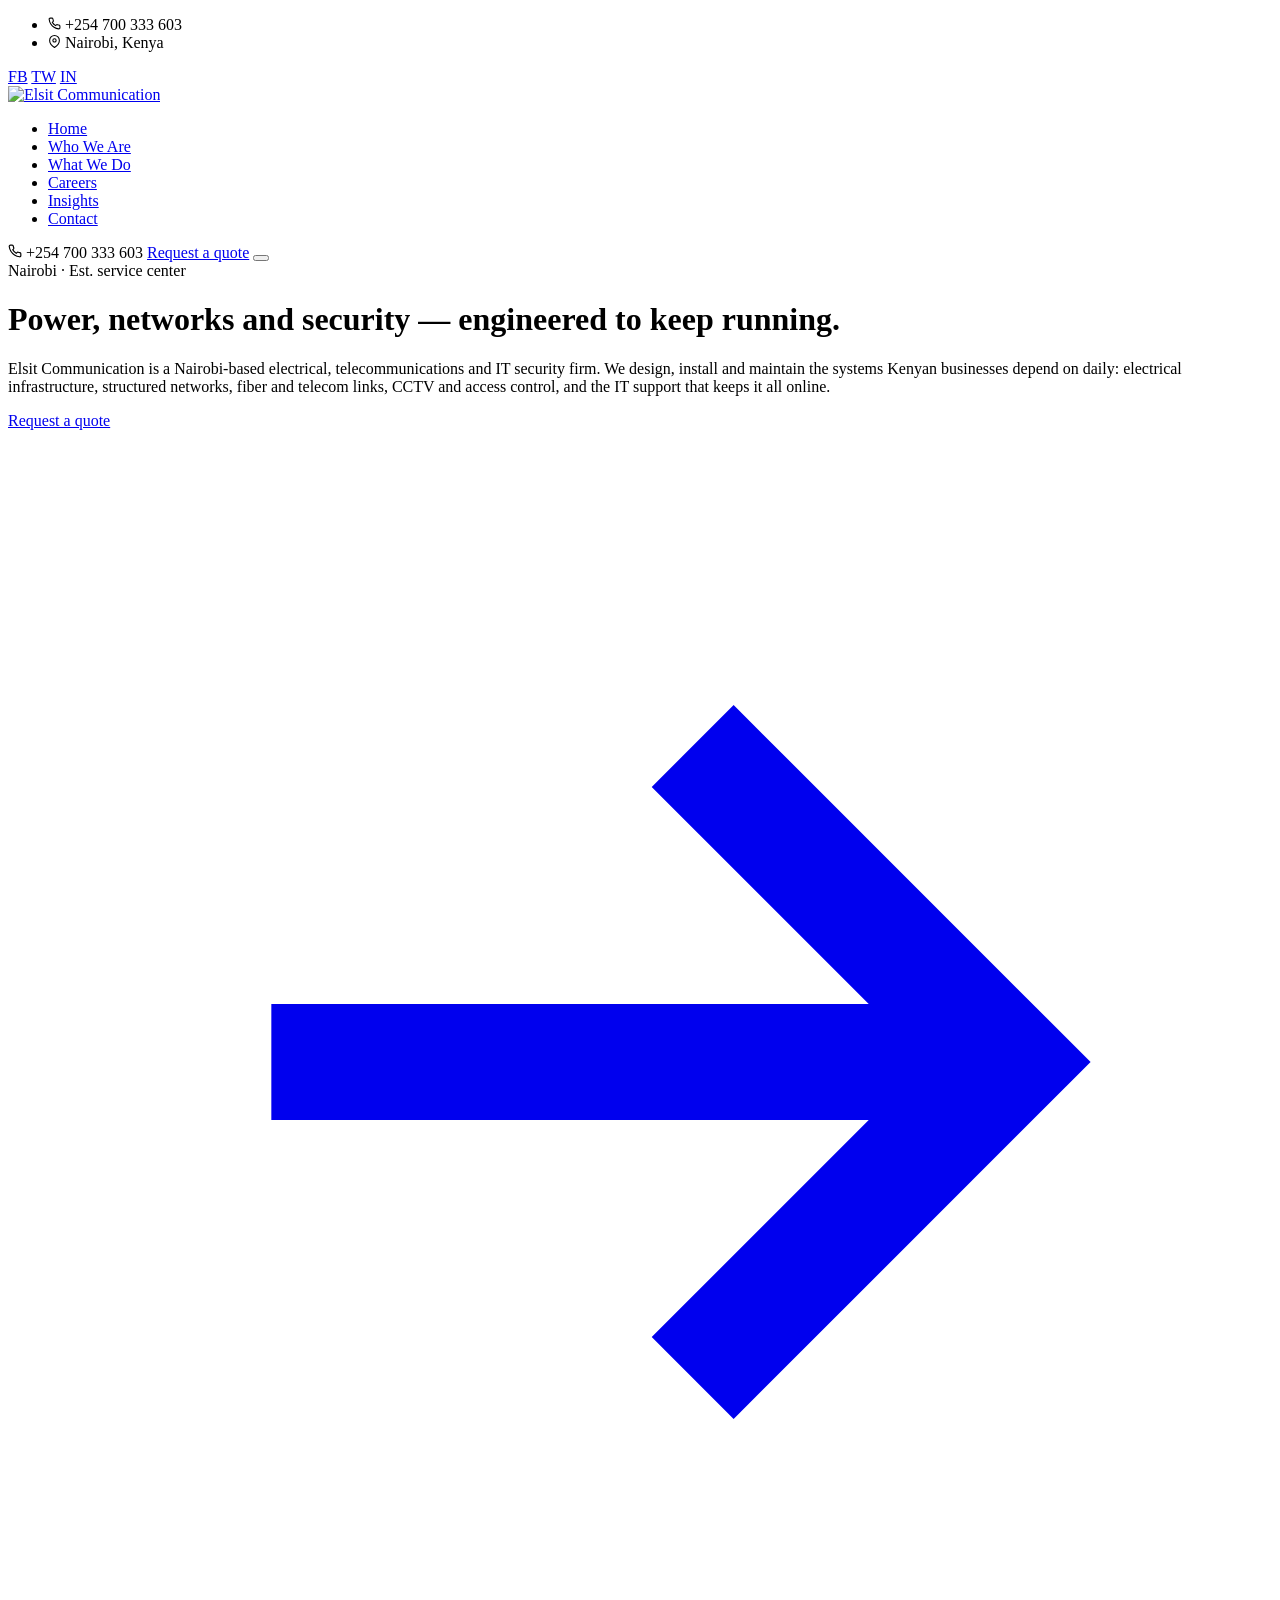
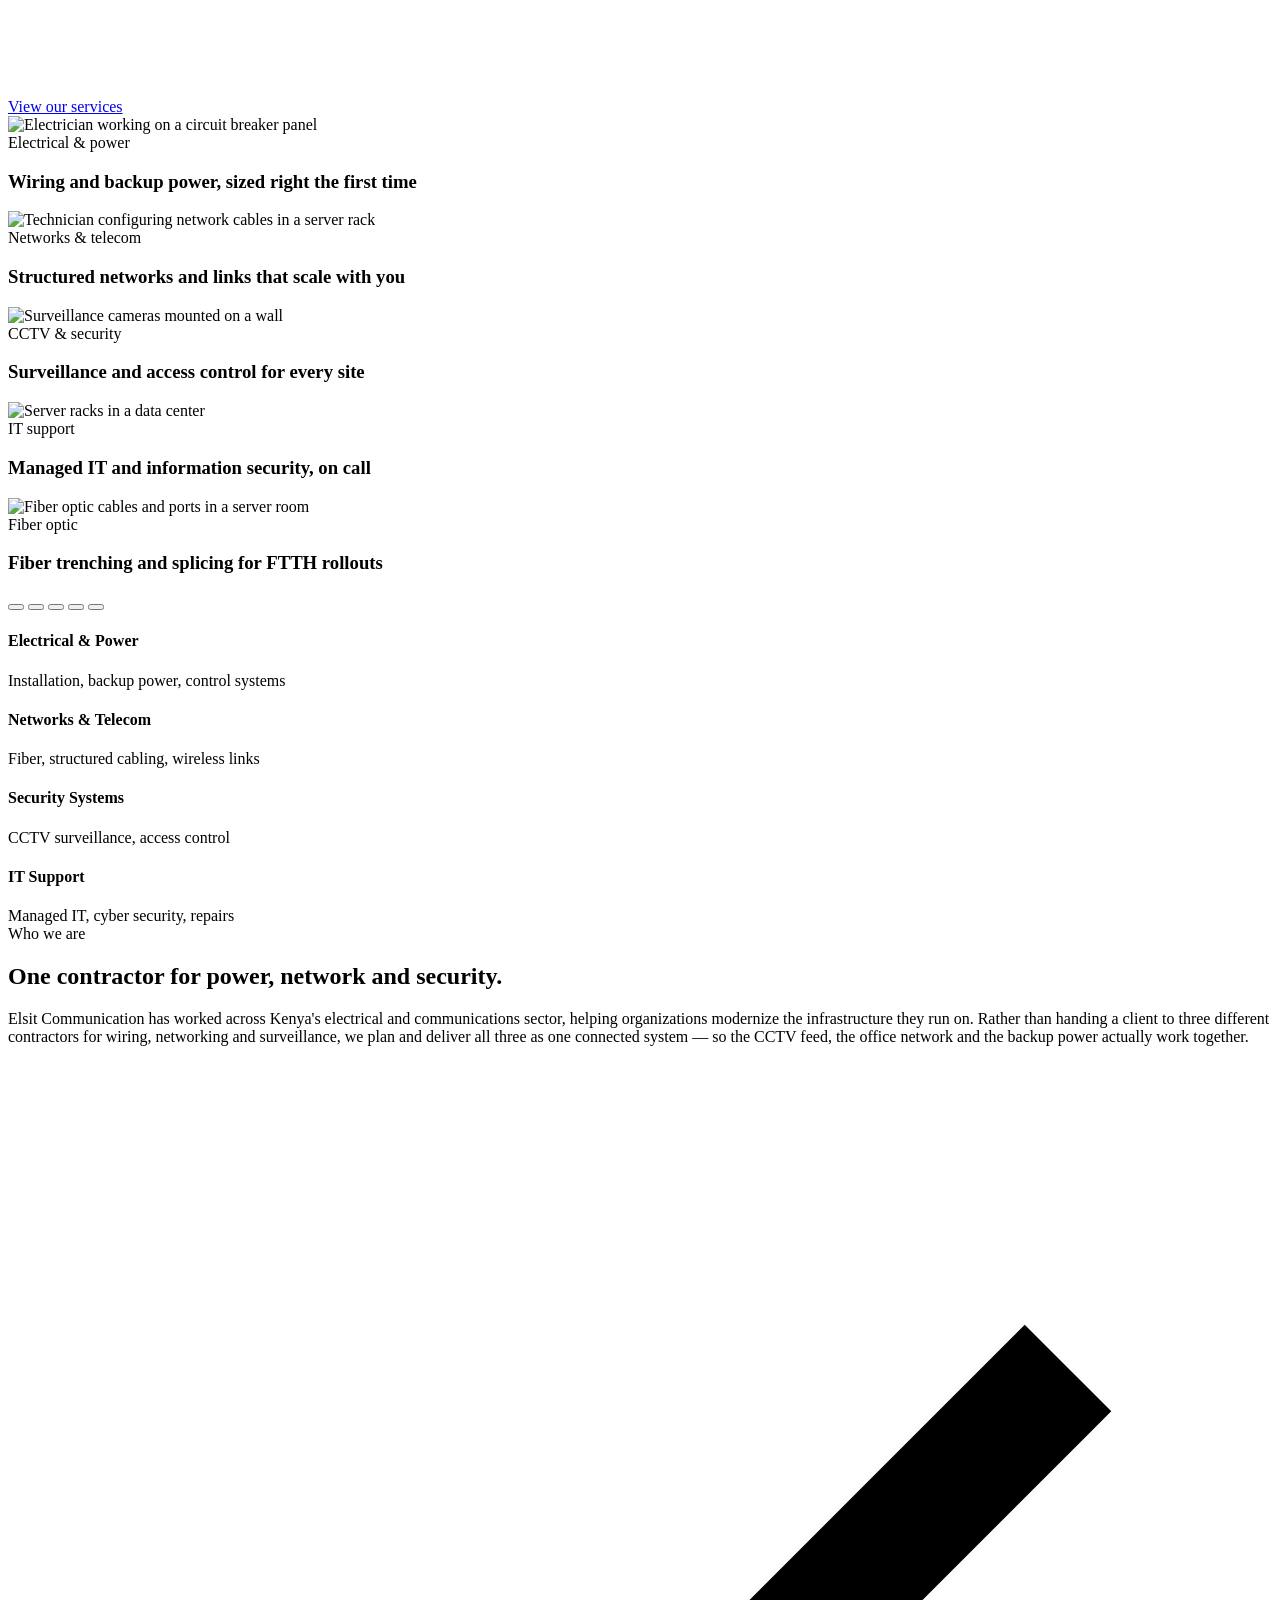
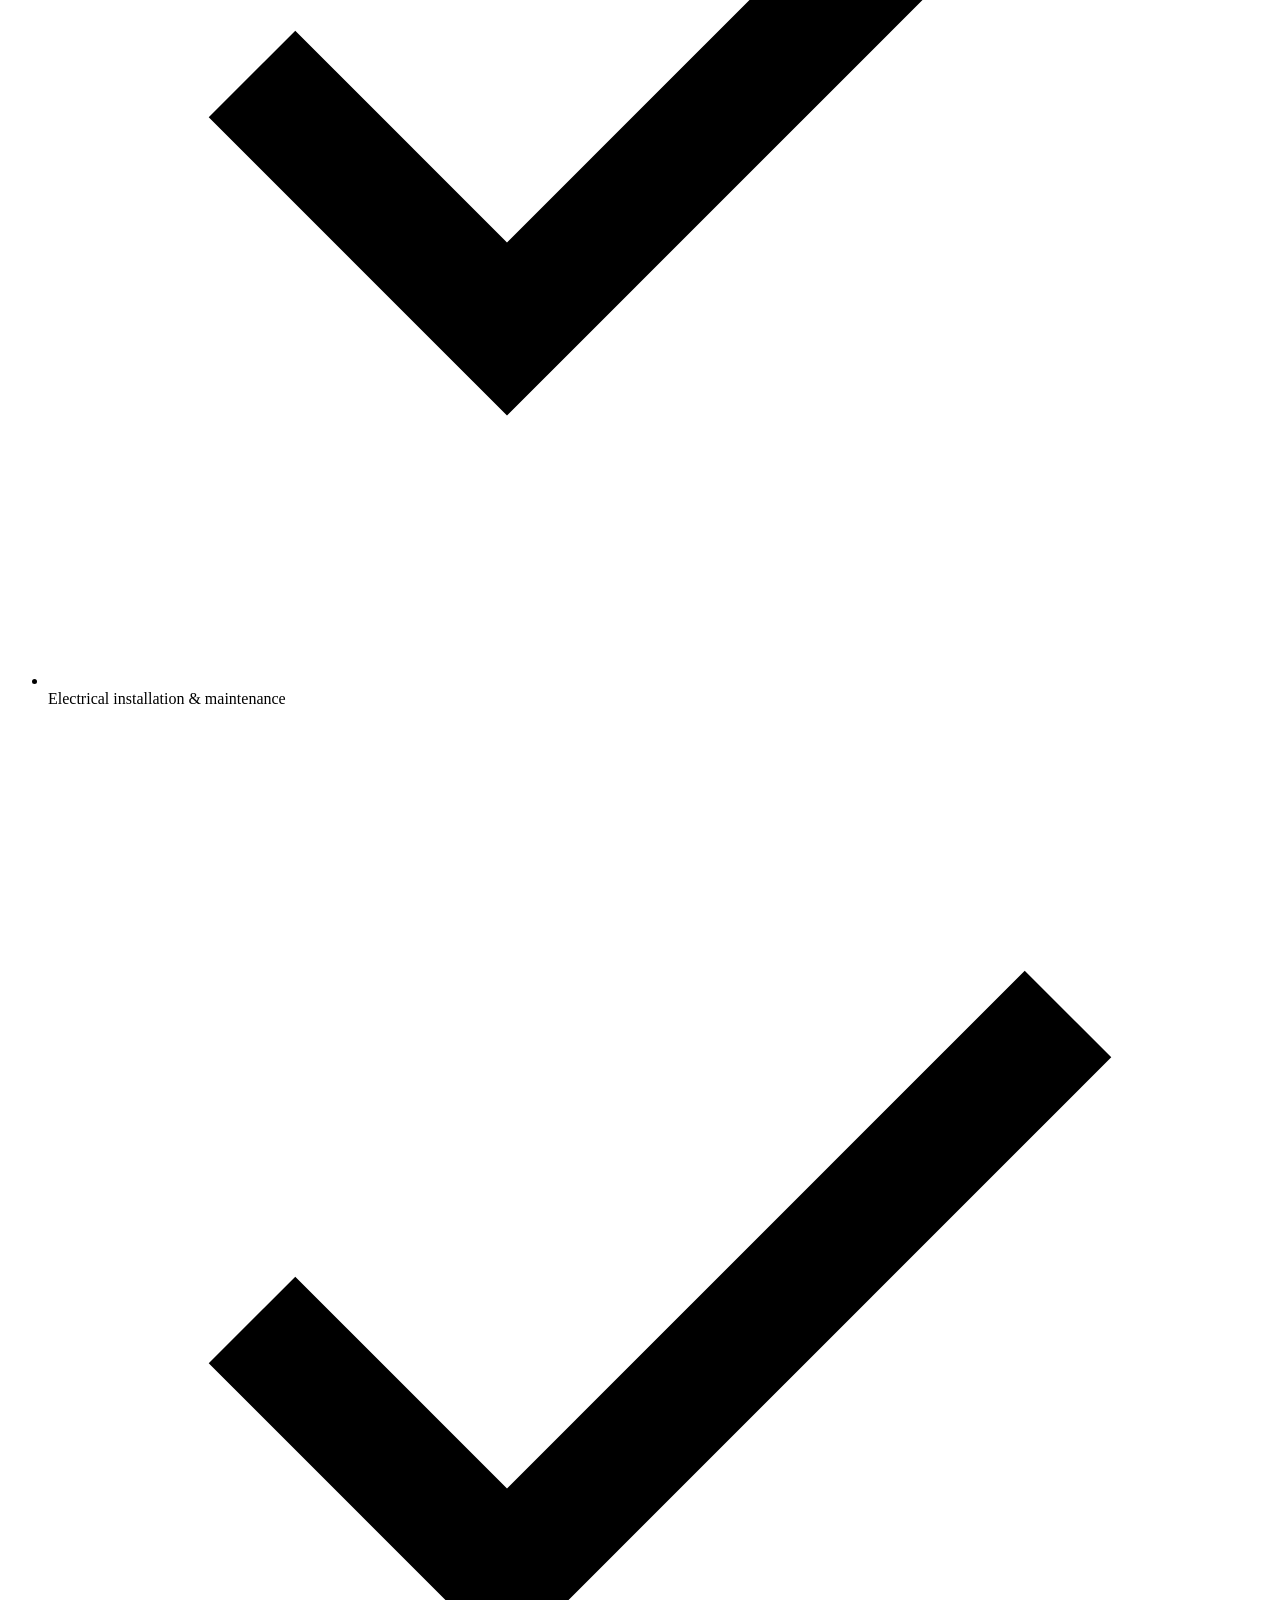
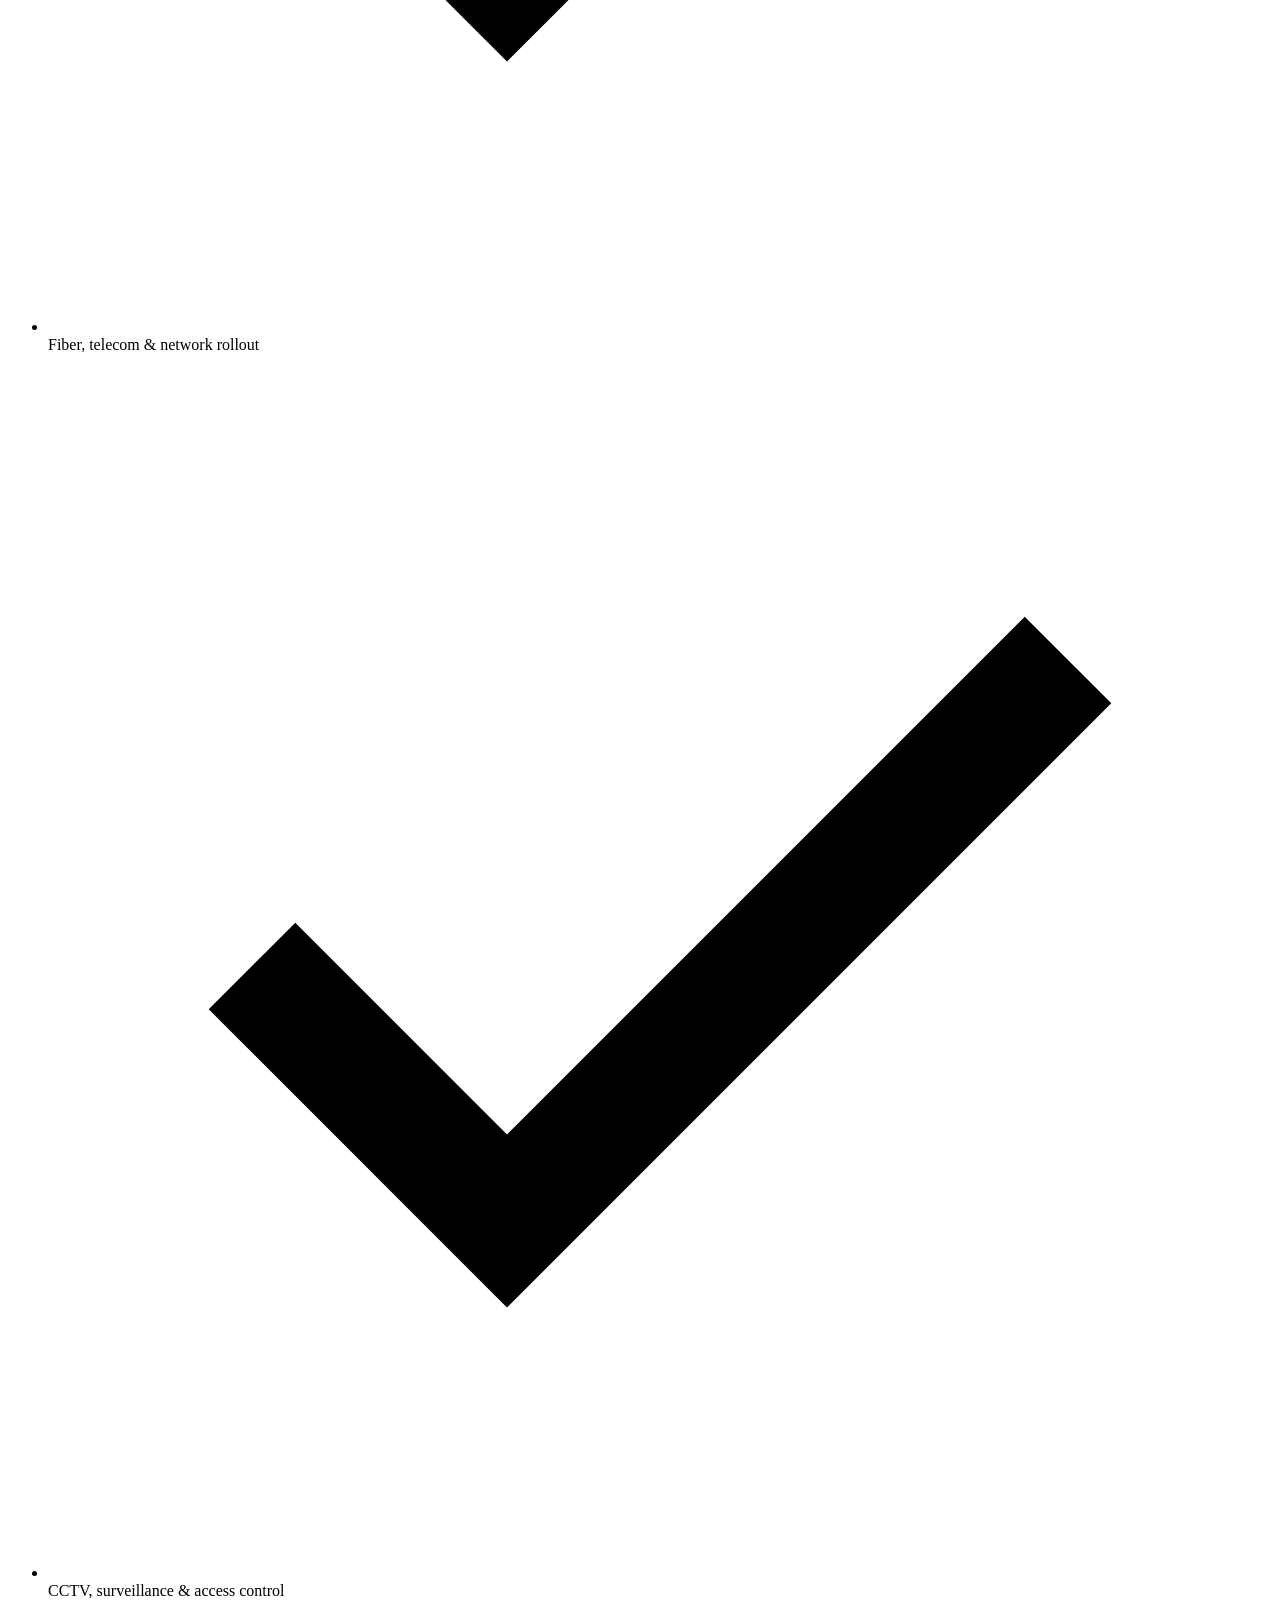
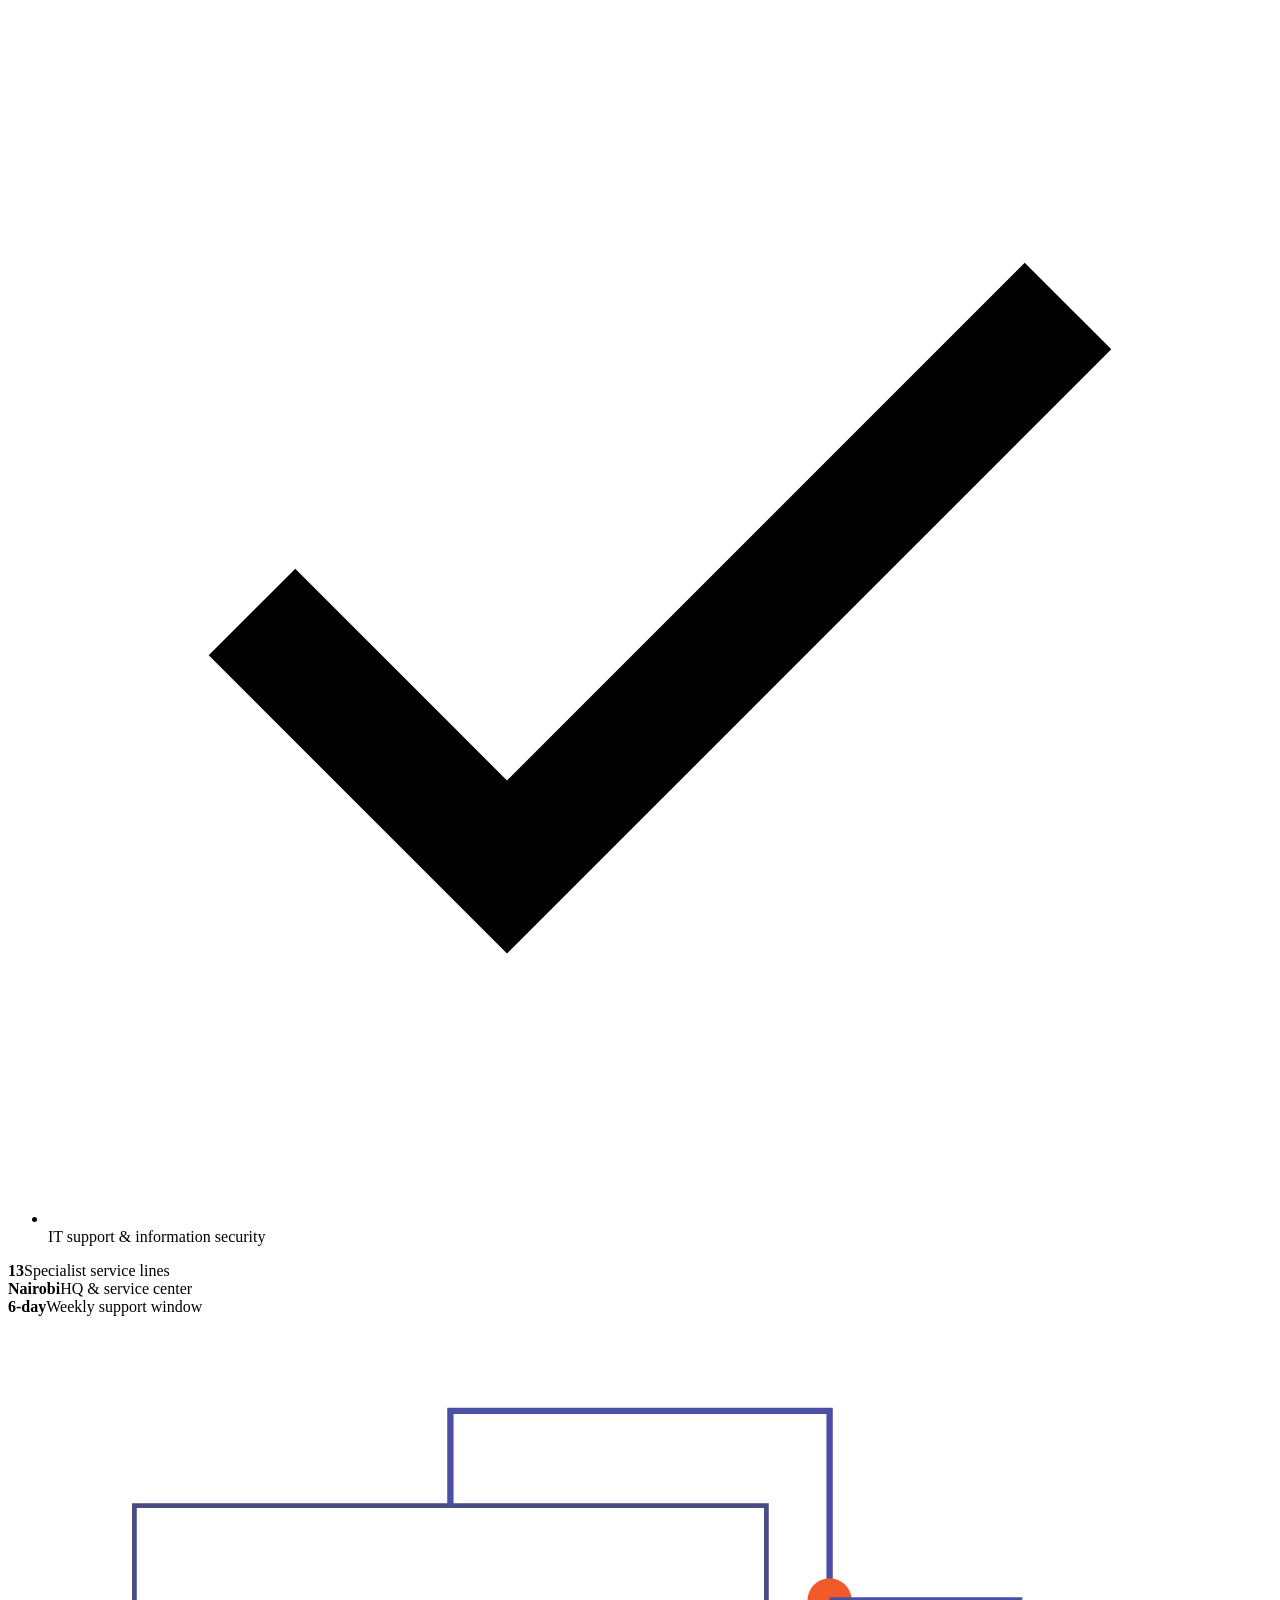
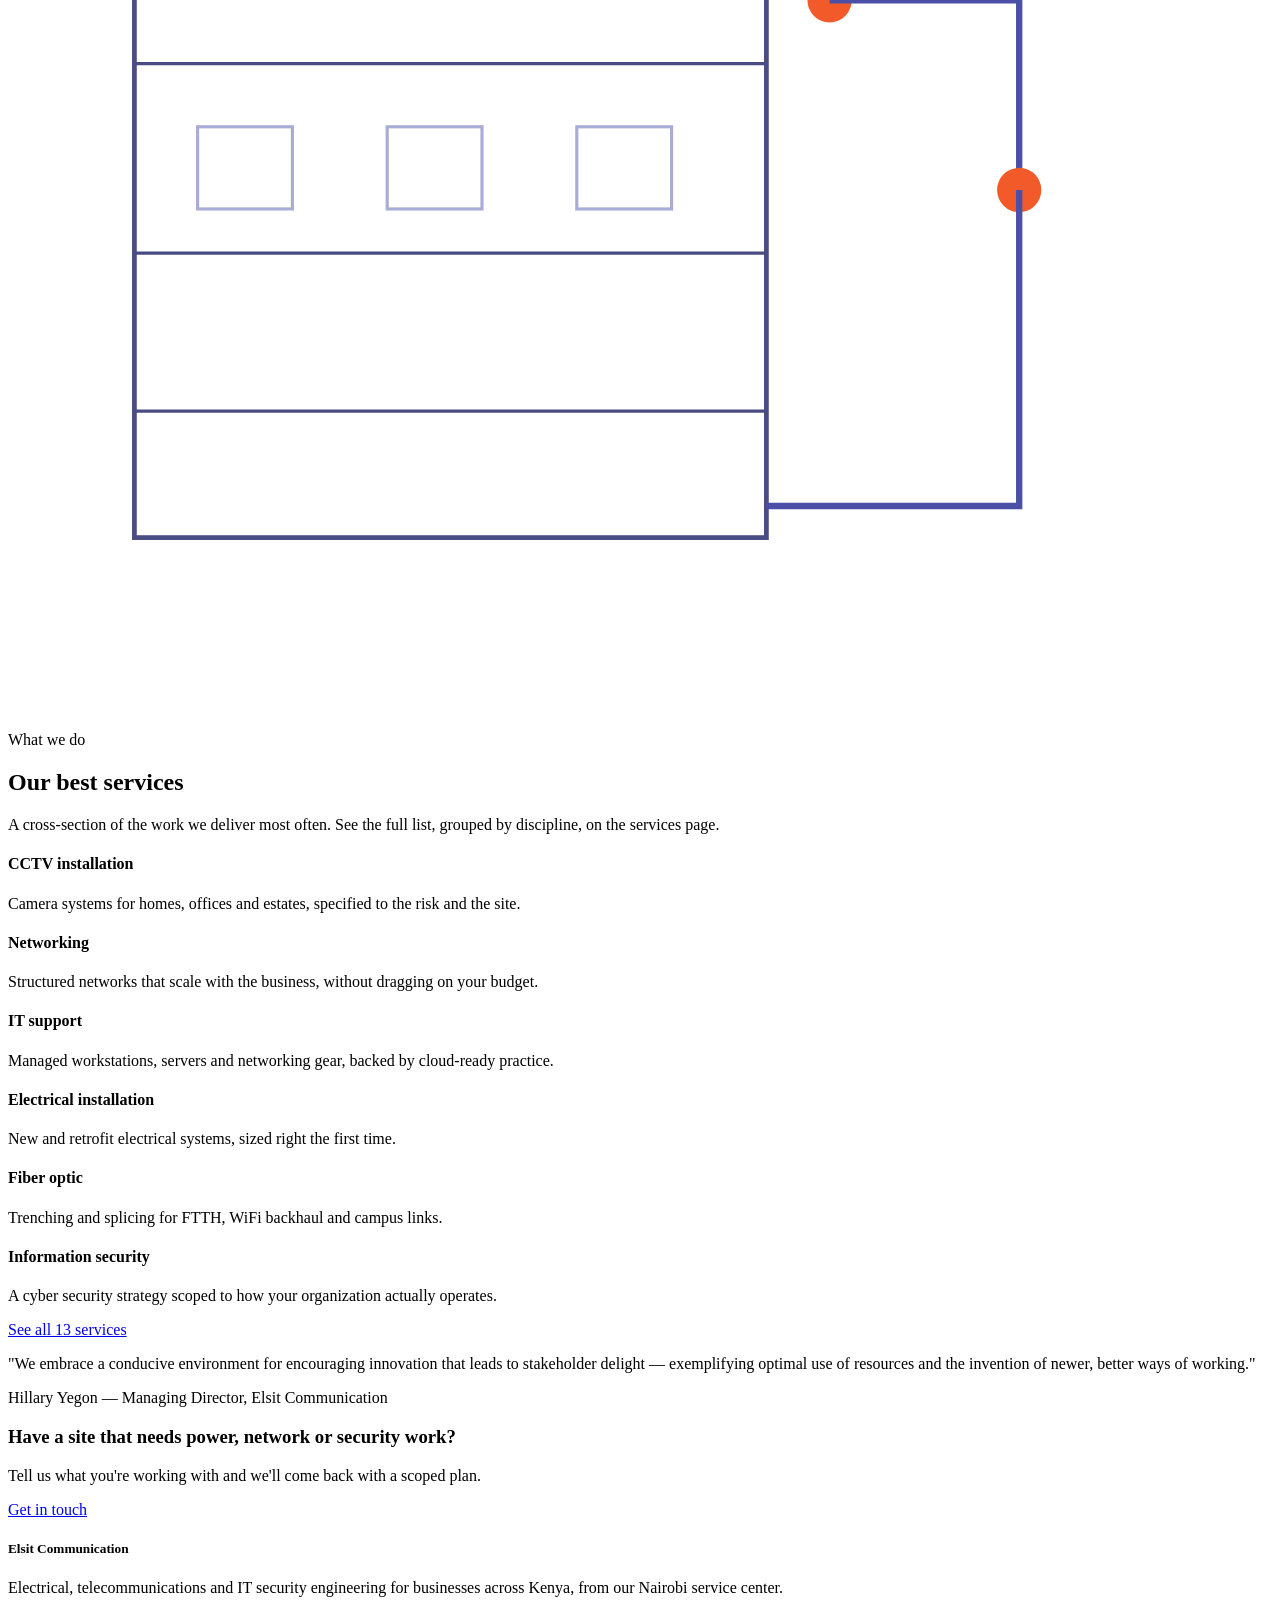
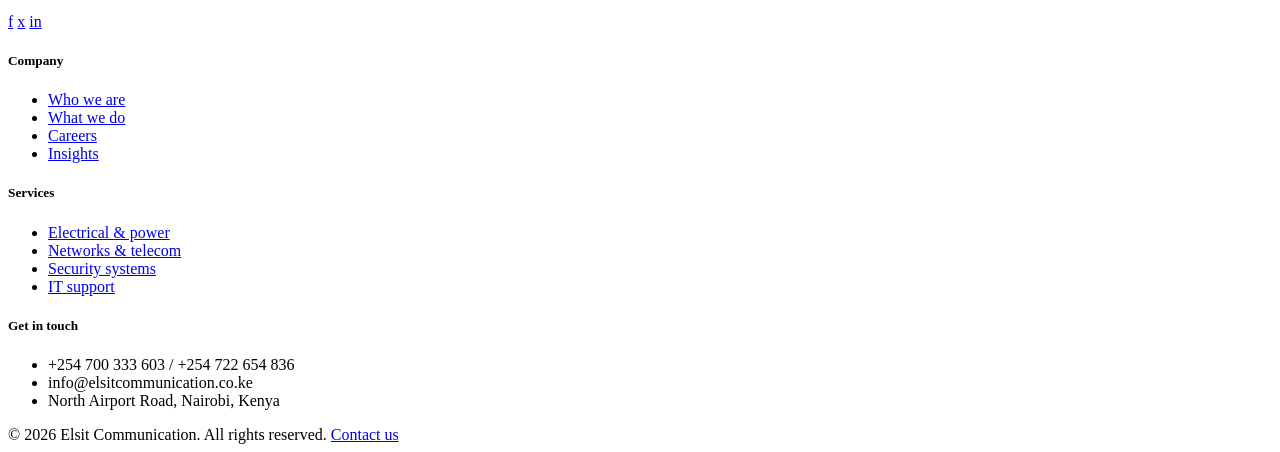
==== index.html @ d72cbf96 "Add files via upload" ====
<!DOCTYPE html>
<html lang="en">
<head>
<meta charset="utf-8">
<meta name="viewport" content="width=device-width, initial-scale=1">
<title>Elsit Communication — Electrical, Telecom &amp; Security Engineering, Nairobi</title>
<meta name="description" content="Elsit Communication designs, installs and maintains electrical, networking, telecommunications and security systems for businesses across Kenya, from a Nairobi-based service center.">
<link rel="icon" type="image/png" href="images/favicon.png">
<link rel="stylesheet" href="css/style.css">
</head>
<body>

<div class="top-bar">
  <div class="container">
    <ul>
      <li><svg width="13" height="13" viewBox="0 0 24 24" fill="none" stroke="currentColor" stroke-width="2"><path d="M22 16.92v3a2 2 0 0 1-2.18 2 19.79 19.79 0 0 1-8.63-3.07 19.5 19.5 0 0 1-6-6 19.79 19.79 0 0 1-3.07-8.67A2 2 0 0 1 4.11 2h3a2 2 0 0 1 2 1.72c.127.96.362 1.903.7 2.81a2 2 0 0 1-.45 2.11L8.09 9.91a16 16 0 0 0 6 6l1.27-1.27a2 2 0 0 1 2.11-.45c.907.338 1.85.573 2.81.7A2 2 0 0 1 22 16.92z"/></svg> +254 700 333 603</li>
      <li><svg width="13" height="13" viewBox="0 0 24 24" fill="none" stroke="currentColor" stroke-width="2"><path d="M21 10c0 7-9 13-9 13s-9-6-9-13a9 9 0 0 1 18 0z"/><circle cx="12" cy="10" r="3"/></svg> Nairobi, Kenya</li>
    </ul>
    <div class="social-links">
      <a href="https://www.facebook.com/Elsit-Company-104913267802386/" aria-label="Facebook">FB</a>
      <a href="https://twitter.com/ElsitC" aria-label="Twitter">TW</a>
      <a href="https://www.linkedin.com/in/elsit-company-656b901a5/" aria-label="LinkedIn">IN</a>
    </div>
  </div>
</div>

<nav class="site-nav">
  <div class="container">
    <a class="brand" href="index.html">
      <img src="images/logo.jpg" alt="Elsit Communication" class="brand-logo">
    </a>
    <ul class="nav-links">
      <li><a href="index.html" class="active">Home</a></li>
      <li><a href="about.html">Who We Are</a></li>
      <li><a href="services.html">What We Do</a></li>
      <li><a href="blog.html">Careers</a></li>
      <li><a href="blog-post.html">Insights</a></li>
      <li><a href="contact.html">Contact</a></li>
    </ul>
    <div class="nav-cta">
      <span class="phone"><svg width="14" height="14" viewBox="0 0 24 24" fill="none" stroke="currentColor" stroke-width="2"><path d="M22 16.92v3a2 2 0 0 1-2.18 2 19.79 19.79 0 0 1-8.63-3.07 19.5 19.5 0 0 1-6-6 19.79 19.79 0 0 1-3.07-8.67A2 2 0 0 1 4.11 2h3a2 2 0 0 1 2 1.72c.127.96.362 1.903.7 2.81a2 2 0 0 1-.45 2.11L8.09 9.91a16 16 0 0 0 6 6l1.27-1.27a2 2 0 0 1 2.11-.45c.907.338 1.85.573 2.81.7A2 2 0 0 1 22 16.92z"/></svg> +254 700 333 603</span>
      <a href="contact.html" class="btn btn-copper">Request a quote</a>
      <button class="nav-toggle" aria-label="Toggle menu" aria-expanded="false"><span></span></button>
    </div>
  </div>
</nav>

<header class="hero">
  <div class="container">
    <div>
      <div class="eyebrow">Nairobi · Est. service center</div>
      <h1>Power, networks and security — engineered to keep running.</h1>
      <p class="lede">Elsit Communication is a Nairobi-based electrical, telecommunications and IT security firm. We design, install and maintain the systems Kenyan businesses depend on daily: electrical infrastructure, structured networks, fiber and telecom links, CCTV and access control, and the IT support that keeps it all online.</p>
      <div class="btn-row">
        <a href="contact.html" class="btn btn-copper">Request a quote
          <svg viewBox="0 0 24 24" fill="none" stroke="currentColor" stroke-width="2.2"><path d="M5 12h14M13 6l6 6-6 6"/></svg>
        </a>
        <a href="services.html" class="btn btn-outline">View our services</a>
      </div>
    </div>
    <div class="hero-slider" id="heroSlider" aria-label="Our services">
      <div class="hero-slide-stage">

        <div class="hero-slide active" data-slide="0">
          <img class="hero-slide-img" src="https://images.pexels.com/photos/257736/pexels-photo-257736.jpeg?auto=compress&amp;cs=tinysrgb&amp;w=1200" alt="Electrician working on a circuit breaker panel">
          <div class="hero-slide-caption">
            <span class="hero-slide-tag">Electrical &amp; power</span>
            <h3 class="hero-slide-title">Wiring and backup power, sized right the first time</h3>
          </div>
        </div>

        <div class="hero-slide" data-slide="1">
          <img class="hero-slide-img" src="https://images.pexels.com/photos/442150/pexels-photo-442150.jpeg?auto=compress&amp;cs=tinysrgb&amp;w=1200" alt="Technician configuring network cables in a server rack">
          <div class="hero-slide-caption">
            <span class="hero-slide-tag">Networks &amp; telecom</span>
            <h3 class="hero-slide-title">Structured networks and links that scale with you</h3>
          </div>
        </div>

        <div class="hero-slide" data-slide="2">
          <img class="hero-slide-img" src="https://images.pexels.com/photos/430208/pexels-photo-430208.jpeg?auto=compress&amp;cs=tinysrgb&amp;w=1200" alt="Surveillance cameras mounted on a wall">
          <div class="hero-slide-caption">
            <span class="hero-slide-tag">CCTV &amp; security</span>
            <h3 class="hero-slide-title">Surveillance and access control for every site</h3>
          </div>
        </div>

        <div class="hero-slide" data-slide="3">
          <img class="hero-slide-img" src="https://images.pexels.com/photos/4508751/pexels-photo-4508751.jpeg?auto=compress&amp;cs=tinysrgb&amp;w=1200" alt="Server racks in a data center">
          <div class="hero-slide-caption">
            <span class="hero-slide-tag">IT support</span>
            <h3 class="hero-slide-title">Managed IT and information security, on call</h3>
          </div>
        </div>

        <div class="hero-slide" data-slide="4">
          <img class="hero-slide-img" src="https://images.pexels.com/photos/1624895/pexels-photo-1624895.jpeg?auto=compress&amp;cs=tinysrgb&amp;w=1200" alt="Fiber optic cables and ports in a server room">
          <div class="hero-slide-caption">
            <span class="hero-slide-tag">Fiber optic</span>
            <h3 class="hero-slide-title">Fiber trenching and splicing for FTTH rollouts</h3>
          </div>
        </div>

        <div class="hero-slider-dots">
          <button class="dot active" data-slide="0" aria-label="Show electrical &amp; power slide"></button>
          <button class="dot" data-slide="1" aria-label="Show networks &amp; telecom slide"></button>
          <button class="dot" data-slide="2" aria-label="Show CCTV &amp; security slide"></button>
          <button class="dot" data-slide="3" aria-label="Show IT support slide"></button>
          <button class="dot" data-slide="4" aria-label="Show fiber optic slide"></button>
        </div>

      </div>
    </div>
  </div>
</header>

<div class="capability-strip">
  <div class="container">
    <div class="cap-item">
      <div><h4>Electrical &amp; Power</h4><span>Installation, backup power, control systems</span></div>
    </div>
    <div class="cap-item">
      <div><h4>Networks &amp; Telecom</h4><span>Fiber, structured cabling, wireless links</span></div>
    </div>
    <div class="cap-item">
      <div><h4>Security Systems</h4><span>CCTV surveillance, access control</span></div>
    </div>
    <div class="cap-item">
      <div><h4>IT Support</h4><span>Managed IT, cyber security, repairs</span></div>
    </div>
  </div>
</div>

<section class="section-line">
  <div class="container split">
    <div>
      <div class="eyebrow">Who we are</div>
      <h2>One contractor for power, network and security.</h2>
      <p>Elsit Communication has worked across Kenya's electrical and communications sector, helping organizations modernize the infrastructure they run on. Rather than handing a client to three different contractors for wiring, networking and surveillance, we plan and deliver all three as one connected system — so the CCTV feed, the office network and the backup power actually work together.</p>
      <ul class="check-list">
        <li><svg viewBox="0 0 24 24" fill="none" stroke="currentColor" stroke-width="2.4"><path d="M20 6 9 17l-5-5"/></svg> Electrical installation &amp; maintenance</li>
        <li><svg viewBox="0 0 24 24" fill="none" stroke="currentColor" stroke-width="2.4"><path d="M20 6 9 17l-5-5"/></svg> Fiber, telecom &amp; network rollout</li>
        <li><svg viewBox="0 0 24 24" fill="none" stroke="currentColor" stroke-width="2.4"><path d="M20 6 9 17l-5-5"/></svg> CCTV, surveillance &amp; access control</li>
        <li><svg viewBox="0 0 24 24" fill="none" stroke="currentColor" stroke-width="2.4"><path d="M20 6 9 17l-5-5"/></svg> IT support &amp; information security</li>
      </ul>
      <div class="stat-row">
        <div class="stat"><b>13</b><span>Specialist service lines</span></div>
        <div class="stat"><b>Nairobi</b><span>HQ &amp; service center</span></div>
        <div class="stat"><b>6-day</b><span>Weekly support window</span></div>
      </div>
    </div>
    <div class="split-media">
      <svg viewBox="0 0 400 320" xmlns="http://www.w3.org/2000/svg" role="img" aria-label="Blueprint style illustration of a building with power and signal">
        <rect x="40" y="60" width="200" height="200" fill="none" stroke="#484C82" stroke-width="1.5"/>
        <line x1="40" y1="110" x2="240" y2="110" stroke="#484C82" stroke-width="1"/>
        <line x1="40" y1="170" x2="240" y2="170" stroke="#484C82" stroke-width="1"/>
        <line x1="40" y1="220" x2="240" y2="220" stroke="#484C82" stroke-width="1"/>
        <path d="M140 60 L140 30 L260 30 L260 90" fill="none" stroke="#4B4FA6" stroke-width="2"/>
        <circle cx="260" cy="90" r="7" fill="#F25A29"/>
        <path d="M260 90 L320 90 L320 150" fill="none" stroke="#4B4FA6" stroke-width="2"/>
        <circle cx="320" cy="150" r="7" fill="#F25A29"/>
        <path d="M320 150 L320 250 L240 250" fill="none" stroke="#4B4FA6" stroke-width="2"/>
        <rect x="60" y="130" width="30" height="26" fill="none" stroke="#A9ACD6" stroke-width="1"/>
        <rect x="120" y="130" width="30" height="26" fill="none" stroke="#A9ACD6" stroke-width="1"/>
        <rect x="180" y="130" width="30" height="26" fill="none" stroke="#A9ACD6" stroke-width="1"/>
      </svg>
    </div>
  </div>
</section>

<section class="section-tight section-line" style="background:#fff;">
  <div class="container">
    <div class="section-head">
      <div class="eyebrow">What we do</div>
      <h2>Our best services</h2>
      <p>A cross-section of the work we deliver most often. See the full list, grouped by discipline, on the services page.</p>
    </div>
    <div class="service-grid">
      <div class="service-card">
  
        <h4>CCTV installation</h4>
        <p>Camera systems for homes, offices and estates, specified to the risk and the site.</p>
      </div>
      <div class="service-card">
      
        <h4>Networking</h4>
        <p>Structured networks that scale with the business, without dragging on your budget.</p>
      </div>
      <div class="service-card">
       
        <h4>IT support</h4>
        <p>Managed workstations, servers and networking gear, backed by cloud-ready practice.</p>
      </div>
      <div class="service-card">
    
        <h4>Electrical installation</h4>
        <p>New and retrofit electrical systems, sized right the first time.</p>
      </div>
      <div class="service-card">
      
        <h4>Fiber optic</h4>
        <p>Trenching and splicing for FTTH, WiFi backhaul and campus links.</p>
      </div>
      <div class="service-card">
      
        <h4>Information security</h4>
        <p>A cyber security strategy scoped to how your organization actually operates.</p>
      </div>
    </div>
    <div class="btn-row"><a href="services.html" class="btn btn-outline">See all 13 services</a></div>
  </div>
</section>

<section class="section-dark">
  <div class="container">
    <div class="quote-block" style="border-left-color:#4B4FA6;">
      <p>"We embrace a conducive environment for encouraging innovation that leads to stakeholder delight — exemplifying optimal use of resources and the invention of newer, better ways of working."</p>
      <footer>Hillary Yegon — Managing Director, Elsit Communication</footer>
    </div>
  </div>
</section>

<div class="cta-band">
  <div class="container">
    <div>
      <h3>Have a site that needs power, network or security work?</h3>
      <p>Tell us what you're working with and we'll come back with a scoped plan.</p>
    </div>
    <a href="contact.html" class="btn btn-copper">Get in touch</a>
  </div>
</div>

<footer class="footer">
  <div class="container">
    <div class="footer-grid">
      <div>
        <h5>Elsit Communication</h5>
        <p>Electrical, telecommunications and IT security engineering for businesses across Kenya, from our Nairobi service center.</p>
        <div class="footer-social">
          <a href="https://www.facebook.com/Elsit-Company-104913267802386/" aria-label="Facebook">f</a>
          <a href="https://twitter.com/ElsitC" aria-label="Twitter">x</a>
          <a href="https://www.linkedin.com/in/elsit-company-656b901a5/" aria-label="LinkedIn">in</a>
        </div>
      </div>
      <div>
        <h5>Company</h5>
        <ul>
          <li><a href="about.html">Who we are</a></li>
          <li><a href="services.html">What we do</a></li>
          <li><a href="blog.html">Careers</a></li>
          <li><a href="blog-post.html">Insights</a></li>
        </ul>
      </div>
      <div>
        <h5>Services</h5>
        <ul>
          <li><a href="services.html">Electrical &amp; power</a></li>
          <li><a href="services.html">Networks &amp; telecom</a></li>
          <li><a href="services.html">Security systems</a></li>
          <li><a href="services.html">IT support</a></li>
        </ul>
      </div>
      <div>
        <h5>Get in touch</h5>
        <ul>
          <li>+254 700 333 603 / +254 722 654 836</li>
          <li>info@elsitcommunication.co.ke</li>
          <li>North Airport Road, Nairobi, Kenya</li>
        </ul>
      </div>
    </div>
    <div class="footer-bottom">
      <span>&copy; <span class="js-year">2026</span> Elsit Communication. All rights reserved.</span>
      <a href="contact.html">Contact us</a>
    </div>
  </div>
</footer>

<script src="js/script.js"></script>
</body>
</html>
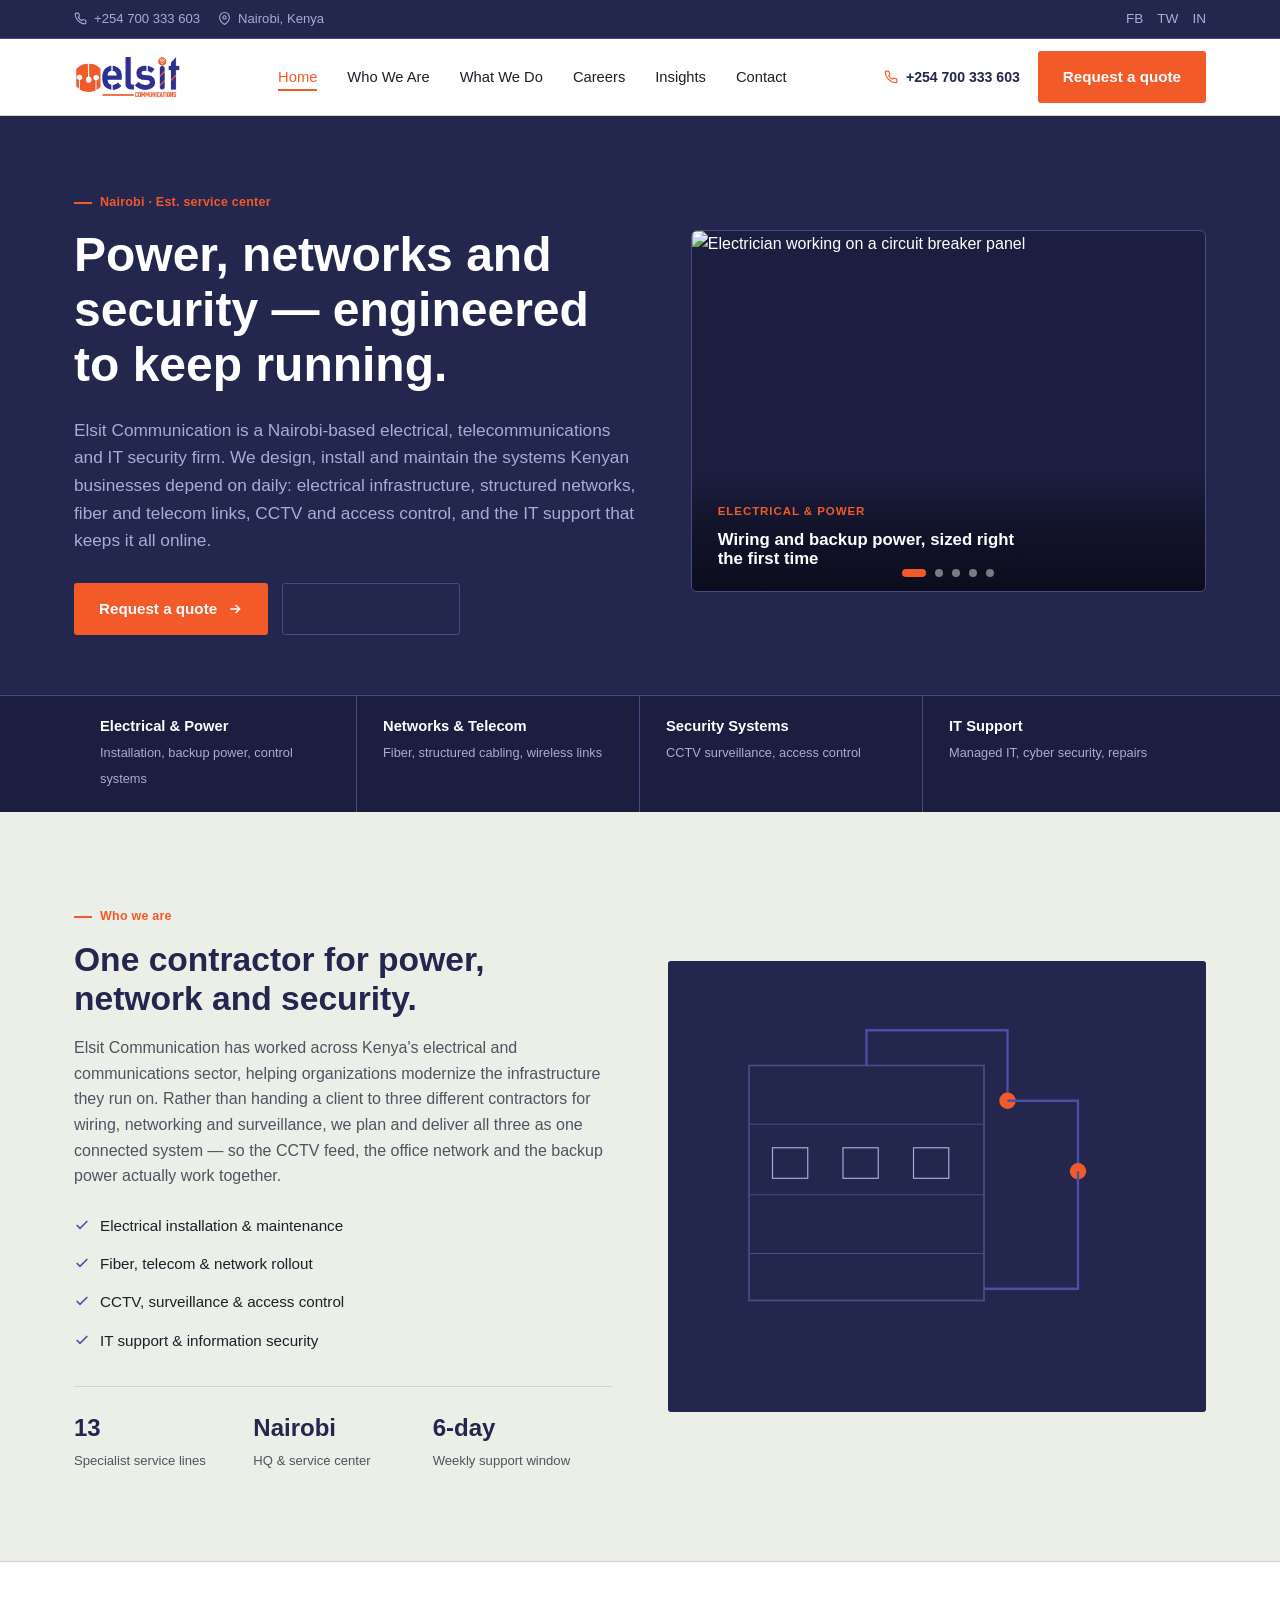
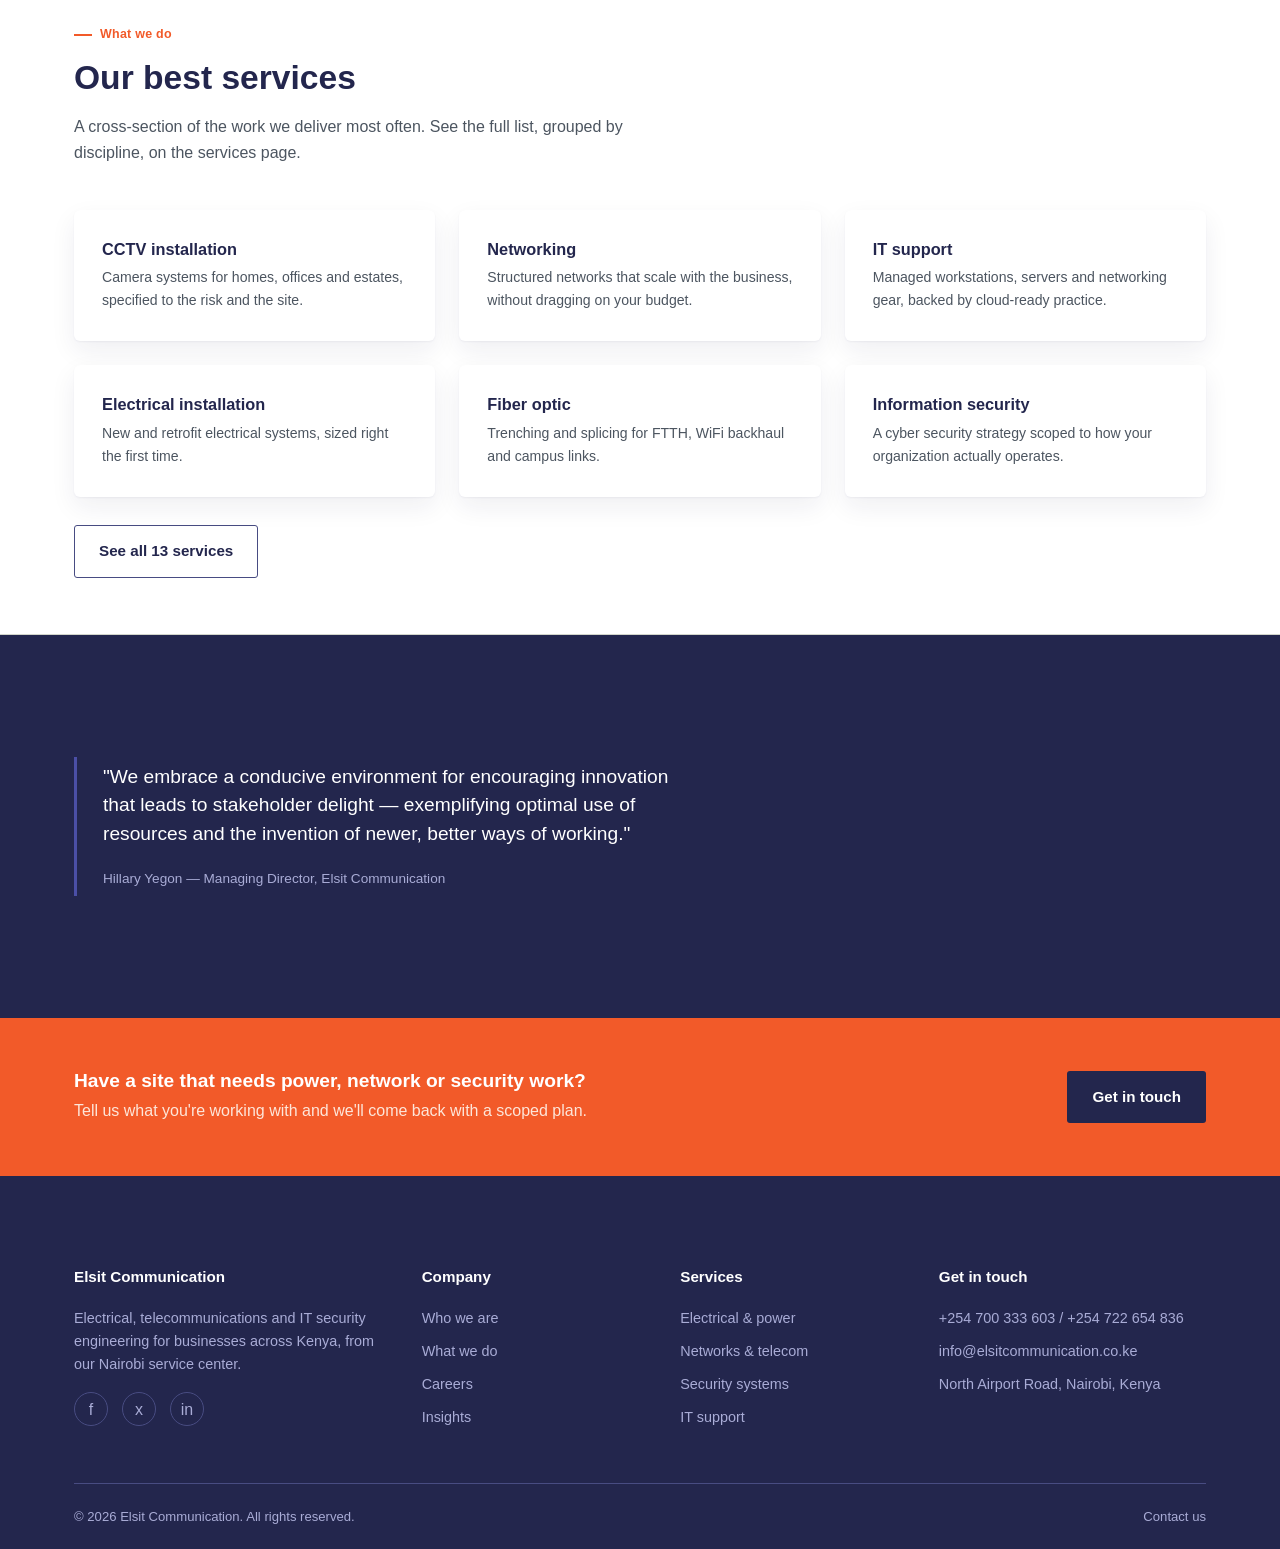
==== commit 3e4540a7: "Update index.html" ====
--- a/index.html
+++ b/index.html
@@ -5,8 +5,8 @@
 <meta name="viewport" content="width=device-width, initial-scale=1">
 <title>Elsit Communication — Electrical, Telecom &amp; Security Engineering, Nairobi</title>
 <meta name="description" content="Elsit Communication designs, installs and maintains electrical, networking, telecommunications and security systems for businesses across Kenya, from a Nairobi-based service center.">
-<link rel="icon" type="image/png" href="images/favicon.png">
-<link rel="stylesheet" href="css/style.css">
+<link rel="icon" type="image/png" href="favicon.png">
+<link rel="stylesheet" href="style.css">
 </head>
 <body>
 
@@ -27,7 +27,7 @@
 <nav class="site-nav">
   <div class="container">
     <a class="brand" href="index.html">
-      <img src="images/logo.jpg" alt="Elsit Communication" class="brand-logo">
+      <img src="logo.jpg" alt="Elsit Communication" class="brand-logo">
     </a>
     <ul class="nav-links">
       <li><a href="index.html" class="active">Home</a></li>
@@ -276,6 +276,6 @@
   </div>
 </footer>
 
-<script src="js/script.js"></script>
+<script src="script.js"></script>
 </body>
 </html>
--- a/style.css
+++ b/style.css
@@ -0,0 +1,374 @@
+/* =========================================================
+   ELSIT COMMUNICATION — stylesheet
+   Palette grounded in the trade: copper (electrical wire) +
+   signal teal (networks/security) on a concrete-paper base.
+   ========================================================= */
+
+@import url('https://fonts.googleapis.com/css2?family=Space+Grotesk:wght@500;600;700&family=IBM+Plex+Sans:wght@400;500;600&display=swap');
+
+:root{
+  --ink:#23264D;
+  --ink-2:#1C1E3F;
+  --ink-line:#484C82;
+  --paper:#ECEEE8;
+  --paper-2:#E1E4DB;
+  --white:#FFFFFF;
+  --text:#1A2027;
+  --text-soft:#4C5560;
+  --text-on-ink:#E4E5F7;
+  --text-on-ink-soft:#A9ACD6;
+  --line:#D2D5CB;
+  --copper:#F25A29;
+  --copper-dark:#C8461C;
+  --copper-tint:#FCE0D3;
+  --teal:#4B4FA6;
+  --teal-dark:#383C7E;
+  --teal-tint:#E7E8F5;
+  --radius:3px;
+  --max:1180px;
+  --font-display:'Space Grotesk', sans-serif;
+  --font-body:'IBM Plex Sans', sans-serif;
+}
+
+*,*::before,*::after{box-sizing:border-box;}
+html{scroll-behavior:smooth;}
+body{
+  margin:0;
+  font-family:var(--font-body);
+  color:var(--text);
+  background:var(--paper);
+  line-height:1.6;
+  -webkit-font-smoothing:antialiased;
+}
+h1,h2,h3,h4{
+  font-family:var(--font-display);
+  color:var(--ink);
+  line-height:1.15;
+  margin:0 0 .5em;
+  font-weight:600;
+}
+h1{font-size:clamp(2.1rem,4vw,3rem);}
+h2{font-size:clamp(1.5rem,3vw,2.1rem);}
+h3{font-size:1.2rem;}
+p{margin:0 0 1em;max-width:66ch;color:var(--text-soft);}
+a{color:var(--teal);text-decoration:none;}
+a:hover{color:var(--teal-dark);}
+img{max-width:100%;display:block;}
+ul{padding-left:1.1em;}
+.container{max-width:var(--max);margin:0 auto;padding:0 24px;}
+section{padding:88px 0;}
+.section-tight{padding:56px 0;}
+.section-dark{background:var(--ink);color:var(--text-on-ink);}
+.section-dark h2, .section-dark h3{color:#fff;}
+.section-dark p{color:var(--text-on-ink-soft);}
+.section-line{border-bottom:1px solid var(--line);}
+
+:focus-visible{outline:2px solid var(--copper);outline-offset:2px;}
+
+.eyebrow{
+  display:inline-flex;align-items:center;gap:8px;
+  font-family:var(--font-display);
+  font-size:.78rem;font-weight:600;letter-spacing:.02em;
+  color:var(--copper);margin-bottom:14px;
+}
+.eyebrow::before{content:"";width:18px;height:2px;background:var(--copper);display:inline-block;}
+
+.lede{font-size:1.08rem;max-width:60ch;}
+
+/* Buttons */
+.btn{
+  display:inline-flex;align-items:center;gap:10px;
+  font-family:var(--font-body);font-weight:600;font-size:.95rem;
+  padding:13px 24px;border-radius:var(--radius);
+  border:1px solid transparent;cursor:pointer;transition:background .15s ease, color .15s ease, border-color .15s ease;
+}
+.btn-copper{background:var(--copper);color:#fff;}
+.btn-copper:hover{background:var(--copper-dark);color:#fff;}
+.btn-outline{background:transparent;border-color:var(--ink-line);color:var(--ink);}
+.btn-outline:hover{border-color:var(--copper);color:var(--copper);}
+.section-dark .btn-outline{border-color:var(--ink-line);color:#fff;}
+.section-dark .btn-outline:hover{border-color:var(--copper);color:var(--copper);}
+.btn-row{display:flex;flex-wrap:wrap;gap:14px;margin-top:28px;}
+.btn svg{width:16px;height:16px;flex:none;}
+
+/* =========== Top utility bar =========== */
+.top-bar{background:var(--ink);border-bottom:1px solid var(--ink-line);}
+.top-bar .container{display:flex;justify-content:space-between;align-items:center;flex-wrap:wrap;gap:6px;padding-top:8px;padding-bottom:8px;}
+.top-bar ul{list-style:none;margin:0;padding:0;display:flex;gap:18px;flex-wrap:wrap;}
+.top-bar li{font-size:.82rem;color:var(--text-on-ink-soft);display:flex;align-items:center;gap:7px;}
+.top-bar a{color:var(--text-on-ink-soft);}
+.top-bar a:hover{color:var(--copper);}
+.social-links{display:flex;gap:14px;}
+.social-links a{color:var(--text-on-ink-soft);font-size:.85rem;}
+.social-links a:hover{color:var(--copper);}
+
+/* =========== Nav =========== */
+.site-nav{background:#fff;border-bottom:1px solid var(--line);position:sticky;top:0;z-index:50;}
+.site-nav .container{display:flex;align-items:center;justify-content:space-between;padding-top:12px;padding-bottom:12px;}
+.brand{display:flex;align-items:center;gap:10px;font-family:var(--font-display);}
+.brand-logo{height:44px;width:auto;display:block;}
+.brand-mark{width:14px;height:14px;background:var(--copper);flex:none;}
+.brand-word{font-weight:700;font-size:1.15rem;color:var(--ink);letter-spacing:.01em;}
+.brand-sub{display:block;font-family:var(--font-body);font-size:.62rem;letter-spacing:.14em;color:var(--text-soft);font-weight:500;margin-top:1px;}
+
+.nav-links{display:flex;align-items:center;gap:30px;list-style:none;margin:0;padding:0;}
+.nav-links a{font-size:.92rem;font-weight:500;color:var(--text);}
+.nav-links a:hover, .nav-links a.active{color:var(--copper);}
+.nav-links a.active{border-bottom:2px solid var(--copper);padding-bottom:4px;}
+.nav-cta{display:flex;align-items:center;gap:18px;}
+.nav-cta .phone{font-size:.88rem;font-weight:600;color:var(--ink);display:flex;align-items:center;gap:8px;}
+.nav-cta .phone svg{width:14px;height:14px;color:var(--copper);}
+
+.nav-toggle{display:none;background:none;border:1px solid var(--line);border-radius:var(--radius);width:42px;height:38px;cursor:pointer;position:relative;}
+.nav-toggle span, .nav-toggle span::before, .nav-toggle span::after{
+  content:"";position:absolute;left:10px;right:10px;height:2px;background:var(--ink);
+}
+.nav-toggle span{top:18px;}
+.nav-toggle span::before{top:-6px;}
+.nav-toggle span::after{top:6px;}
+
+/* Sub-nav dropdown */
+.has-dropdown{position:relative;}
+.dropdown{
+  display:none;position:absolute;top:calc(100% + 14px);left:-14px;background:#fff;
+  border:1px solid var(--line);min-width:180px;box-shadow:0 14px 24px rgba(18,24,31,.08);
+  padding:8px;border-radius:var(--radius);
+}
+.has-dropdown:hover .dropdown, .has-dropdown:focus-within .dropdown{display:block;}
+.dropdown a{display:block;padding:9px 12px;font-size:.88rem;border-radius:2px;}
+.dropdown a:hover{background:var(--paper);color:var(--copper);}
+
+/* =========== Page header (inner pages) =========== */
+.page-head{background:var(--ink);border-top:3px solid var(--copper);padding:52px 0 34px;color:#fff;}
+.page-head h1{color:#fff;margin-bottom:10px;}
+.crumbs{font-size:.82rem;color:var(--text-on-ink-soft);}
+.crumbs a{color:var(--text-on-ink-soft);}
+.crumbs a:hover{color:var(--copper);}
+.crumbs .sep{margin:0 8px;color:var(--ink-line);}
+
+/* =========== Hero (home) =========== */
+.hero{background:var(--ink);color:#fff;position:relative;overflow:hidden;padding:70px 0 60px;}
+.hero .container{display:grid;grid-template-columns:1.1fr 1fr;gap:50px;align-items:center;}
+.hero h1{color:#fff;}
+.hero .lede{color:var(--text-on-ink-soft);}
+.hero-slider{border-radius:6px;overflow:hidden;border:1px solid var(--ink-line);background:var(--ink-2);}
+.hero-slide-stage{position:relative;height:360px;}
+.hero-slide{
+  position:absolute;inset:0;opacity:0;visibility:hidden;
+  transition:opacity .6s ease;
+}
+.hero-slide.active{opacity:1;visibility:visible;}
+.hero-slide-img{width:100%;height:100%;object-fit:cover;display:block;}
+.hero-slide-caption{
+  position:absolute;left:0;right:0;bottom:0;padding:24px 26px 22px;
+  background:linear-gradient(to top, rgba(10,11,26,.92) 0%, rgba(10,11,26,.55) 55%, rgba(10,11,26,0) 100%);
+}
+.hero-slide-tag{
+  display:inline-block;font-family:var(--font-body);font-size:.72rem;font-weight:600;letter-spacing:.08em;
+  text-transform:uppercase;color:var(--copper);margin-bottom:10px;
+}
+.hero-slide-title{font-family:var(--font-display);font-size:1.05rem;color:#fff;font-weight:600;max-width:32ch;margin:0;}
+.hero-slider-dots{position:absolute;left:0;right:0;bottom:14px;display:flex;justify-content:center;gap:9px;z-index:2;}
+.dot{width:8px;height:8px;padding:0;border:none;border-radius:50%;background:rgba(255,255,255,.45);cursor:pointer;transition:background .15s ease, width .15s ease;}
+.dot:hover{background:rgba(255,255,255,.7);}
+.dot.active{background:var(--copper);width:24px;border-radius:4px;}
+
+.capability-strip{background:var(--ink-2);border-top:1px solid var(--ink-line);}
+.capability-strip .container{display:flex;flex-wrap:wrap;gap:0;}
+.cap-item{flex:1 1 200px;padding:22px 26px;border-right:1px solid var(--ink-line);display:flex;gap:12px;align-items:flex-start;}
+.cap-item:last-child{border-right:none;}
+.cap-item svg{width:20px;height:20px;color:var(--copper);flex:none;margin-top:2px;}
+.cap-item h4{color:#fff;font-size:.92rem;margin:0 0 4px;font-family:var(--font-body);font-weight:600;}
+.cap-item span{font-size:.8rem;color:var(--text-on-ink-soft);}
+
+/* =========== Section heading pattern =========== */
+.section-head{max-width:640px;margin-bottom:44px;}
+.section-head.center{margin-left:auto;margin-right:auto;text-align:center;}
+
+/* =========== About split =========== */
+.split{display:grid;grid-template-columns:1fr 1fr;gap:56px;align-items:center;}
+.split-reverse{grid-template-columns:1fr 1fr;}
+.split-reverse .split-media{order:2;}
+.split-media{background:var(--ink);border-radius:var(--radius);padding:34px;position:relative;}
+.split-media svg{width:100%;height:auto;}
+.stat-row{display:flex;gap:0;margin-top:26px;border-top:1px solid var(--line);padding-top:22px;}
+.stat{flex:1;padding-right:20px;}
+.stat b{display:block;font-family:var(--font-display);font-size:1.5rem;color:var(--ink);}
+.stat span{font-size:.82rem;color:var(--text-soft);}
+
+/* =========== Service list on home / mission =========== */
+.check-list{list-style:none;padding:0;margin:18px 0 0;}
+.check-list li{display:flex;gap:10px;align-items:flex-start;padding:7px 0;font-size:.95rem;color:var(--text);}
+.check-list svg{width:16px;height:16px;color:var(--teal);flex:none;margin-top:3px;}
+
+/* =========== Cards / services grid =========== */
+.filter-row{display:flex;flex-wrap:wrap;gap:10px;margin-bottom:36px;}
+.filter-btn{
+  font-family:var(--font-body);font-size:.85rem;font-weight:600;
+  padding:9px 18px;border:1px solid var(--line);background:#fff;border-radius:20px;cursor:pointer;color:var(--text-soft);
+}
+.filter-btn:hover{border-color:var(--copper);color:var(--copper);}
+.filter-btn.active{background:var(--ink);border-color:var(--ink);color:#fff;}
+
+.service-grid{display:grid;grid-template-columns:repeat(3,1fr);gap:24px;}
+.service-card{
+  background:#fff;padding:30px 28px;position:relative;border-radius:6px;
+  box-shadow:0 1px 2px rgba(23,26,73,.05), 0 10px 26px rgba(23,26,73,.07);
+  transition:box-shadow .18s ease, transform .18s ease;
+}
+.service-card:hover{
+  box-shadow:0 4px 10px rgba(23,26,73,.08), 0 18px 34px rgba(23,26,73,.12);
+  transform:translateY(-3px);
+}
+.service-card .icon{width:38px;height:38px;color:var(--copper);margin-bottom:16px;}
+.service-card h4{font-size:1.02rem;margin-bottom:8px;}
+.service-card p{font-size:.88rem;margin-bottom:0;}
+.service-card .tag{
+  position:absolute;top:22px;right:24px;font-size:.68rem;font-weight:600;letter-spacing:.04em;
+  color:var(--teal);text-transform:uppercase;
+}
+
+/* =========== Quote / director note =========== */
+.quote-block{
+  border-left:3px solid var(--copper);padding:6px 0 6px 26px;margin:34px 0;
+}
+.quote-block p{font-family:var(--font-display);font-size:1.2rem;color:var(--ink);font-weight:500;line-height:1.5;max-width:56ch;}
+.quote-block footer{font-size:.85rem;color:var(--text-soft);font-family:var(--font-body);}
+.section-dark .quote-block p{color:#fff;}
+.section-dark .quote-block footer{color:var(--text-on-ink-soft);}
+
+/* =========== Mission / vision =========== */
+.mv-grid{display:grid;grid-template-columns:1fr 1fr;gap:24px;}
+.mv-card{
+  background:#fff;padding:38px;border-radius:6px;
+  box-shadow:0 1px 2px rgba(23,26,73,.05), 0 10px 26px rgba(23,26,73,.07);
+}
+.mv-card .icon{width:26px;height:26px;color:var(--copper);margin-bottom:18px;}
+
+/* =========== Team =========== */
+.team-grid{display:grid;grid-template-columns:repeat(3,1fr);gap:28px;}
+.team-card{background:#fff;border:1px solid var(--line);padding:0;}
+.team-photo{
+  aspect-ratio:4/3;background:var(--ink);position:relative;display:flex;align-items:center;justify-content:center;
+  background-image:linear-gradient(135deg,#1C1E3F 0%,#23264D 100%);
+}
+.team-photo span{font-family:var(--font-display);font-size:2.1rem;color:var(--text-on-ink-soft);letter-spacing:.05em;}
+.team-body{padding:20px 22px 22px;}
+.team-body h3{font-size:1.02rem;margin-bottom:2px;}
+.team-post{font-size:.82rem;color:var(--copper);font-weight:600;display:block;margin-bottom:12px;}
+.team-social{display:flex;gap:12px;list-style:none;padding:0;margin:0;}
+.team-social a{color:var(--text-soft);font-size:.9rem;}
+.team-social a:hover{color:var(--copper);}
+
+/* =========== Careers =========== */
+.job-list{display:flex;flex-direction:column;border-top:1px solid var(--line);}
+.job-row{
+  display:grid;grid-template-columns:1.6fr 2.4fr auto;gap:24px;align-items:center;
+  padding:26px 0;border-bottom:1px solid var(--line);
+}
+.job-row h3{margin-bottom:4px;font-size:1.05rem;}
+.job-meta{font-size:.8rem;color:var(--text-soft);text-transform:uppercase;letter-spacing:.03em;}
+.job-row p{font-size:.9rem;margin:0;}
+.apply-steps{display:grid;grid-template-columns:repeat(3,1fr);gap:28px;margin-top:10px;}
+.apply-step{border-top:2px solid var(--copper);padding-top:16px;}
+.apply-step b{font-family:var(--font-display);display:block;color:var(--ink);margin-bottom:6px;}
+.apply-step span{font-size:.88rem;color:var(--text-soft);}
+
+/* =========== Blog / insight article =========== */
+.article-head{max-width:760px;}
+.article-meta{font-size:.85rem;color:var(--text-soft);margin-bottom:18px;}
+.article-body{max-width:720px;}
+.article-body p{font-size:1rem;color:var(--text);}
+.sidebar-card{background:#fff;border:1px solid var(--line);padding:24px;margin-bottom:22px;}
+.sidebar-card h5{font-family:var(--font-display);font-size:.9rem;margin:0 0 14px;text-transform:uppercase;letter-spacing:.03em;color:var(--ink);}
+.tag-list{list-style:none;padding:0;margin:0;display:flex;flex-wrap:wrap;gap:8px;}
+.tag-list a{font-size:.8rem;background:var(--paper);padding:6px 12px;border-radius:14px;color:var(--text-soft);}
+.tag-list a:hover{background:var(--copper-tint);color:var(--copper-dark);}
+
+/* =========== Contact / forms =========== */
+.contact-grid{display:grid;grid-template-columns:1.3fr 1fr;gap:56px;}
+.form-group{margin-bottom:18px;}
+label{display:block;font-size:.83rem;font-weight:600;color:var(--ink);margin-bottom:7px;}
+input,textarea{
+  width:100%;padding:13px 14px;border:1px solid var(--line);border-radius:var(--radius);
+  font-family:var(--font-body);font-size:.95rem;background:#fff;color:var(--text);
+}
+input:focus,textarea:focus{border-color:var(--copper);outline:none;}
+textarea{resize:vertical;min-height:130px;}
+.form-row-2{display:grid;grid-template-columns:1fr 1fr;gap:18px;}
+.form-note{font-size:.82rem;color:var(--text-soft);margin-top:10px;}
+.form-status{font-size:.88rem;margin-top:6px;min-height:1.2em;}
+
+.contact-detail{display:flex;gap:14px;padding:20px 0;border-bottom:1px solid var(--line);}
+.contact-detail:last-child{border-bottom:none;}
+.contact-detail svg{width:19px;height:19px;color:var(--copper);flex:none;margin-top:3px;}
+.contact-detail h4{font-size:.92rem;margin-bottom:4px;}
+.contact-detail p{font-size:.9rem;margin:0;}
+.map-frame{border:1px solid var(--line);height:220px;background:var(--ink) url('data:image/svg+xml;utf8,<svg xmlns="http://www.w3.org/2000/svg" width="100" height="100"><rect width="100" height="100" fill="%2323264D"/></svg>');display:flex;align-items:center;justify-content:center;margin-top:26px;}
+.map-frame span{font-size:.82rem;color:var(--text-on-ink-soft);}
+
+/* =========== CTA band =========== */
+.cta-band{background:var(--copper);color:#fff;padding:52px 0;}
+.cta-band .container{display:flex;justify-content:space-between;align-items:center;gap:24px;flex-wrap:wrap;}
+.cta-band h3{color:#fff;margin-bottom:6px;}
+.cta-band p{color:#FDE6DA;margin:0;}
+.cta-band .btn-copper{background:var(--ink);color:#fff;}
+.cta-band .btn-copper:hover{background:var(--ink-2);color:#fff;}
+
+/* =========== Footer =========== */
+.footer{background:var(--ink);color:var(--text-on-ink-soft);padding-top:64px;}
+.footer h5{color:#fff;font-family:var(--font-display);font-size:.95rem;margin-bottom:18px;}
+.footer-grid{display:grid;grid-template-columns:1.4fr 1fr 1fr 1.2fr;gap:36px;padding-bottom:44px;border-bottom:1px solid var(--ink-line);}
+.footer p{color:var(--text-on-ink-soft);font-size:.9rem;}
+.footer ul{list-style:none;padding:0;margin:0;}
+.footer ul li{margin-bottom:10px;font-size:.9rem;}
+.footer a{color:var(--text-on-ink-soft);}
+.footer a:hover{color:var(--copper);}
+.footer-social{display:flex;gap:14px;margin-top:16px;}
+.footer-social a{width:34px;height:34px;border:1px solid var(--ink-line);border-radius:50%;display:flex;align-items:center;justify-content:center;}
+.footer-social a:hover{border-color:var(--copper);color:var(--copper);}
+.footer-bottom{padding:22px 0;font-size:.82rem;display:flex;justify-content:space-between;flex-wrap:wrap;gap:8px;}
+.footer-bottom a{color:var(--text-on-ink-soft);}
+
+/* =========== Utilities =========== */
+.mt-0{margin-top:0;}
+.text-center{text-align:center;}
+.visually-hidden{position:absolute;width:1px;height:1px;overflow:hidden;clip:rect(0 0 0 0);}
+
+/* =========== Responsive =========== */
+@media (max-width: 980px){
+  .hero .container{grid-template-columns:1fr;}
+  .hero-slider{max-width:420px;margin:0 auto;}
+  .split, .split-reverse{grid-template-columns:1fr;}
+  .split-reverse .split-media{order:0;}
+  .service-grid{grid-template-columns:repeat(2,1fr);}
+  .team-grid{grid-template-columns:repeat(2,1fr);}
+  .mv-grid{grid-template-columns:1fr;}
+  .footer-grid{grid-template-columns:1fr 1fr;}
+  .contact-grid{grid-template-columns:1fr;}
+  .apply-steps{grid-template-columns:1fr;}
+  .job-row{grid-template-columns:1fr;}
+}
+@media (max-width: 760px){
+  .nav-links, .nav-cta .phone{display:none;}
+  .nav-toggle{display:block;}
+  .site-nav.open .nav-links{
+    display:flex;flex-direction:column;align-items:flex-start;gap:4px;
+    position:absolute;top:100%;left:0;right:0;background:#fff;border-bottom:1px solid var(--line);padding:10px 24px 20px;
+  }
+  .site-nav.open .has-dropdown .dropdown{display:block;position:static;box-shadow:none;border:none;padding:0 0 0 12px;}
+  .nav-links a{padding:10px 0;width:100%;}
+  .top-bar .container{flex-direction:column;align-items:flex-start;}
+  .capability-strip .container{flex-direction:column;}
+  .cap-item{border-right:none;border-bottom:1px solid var(--ink-line);width:100%;}
+  .service-grid{grid-template-columns:1fr;}
+  .team-grid{grid-template-columns:1fr;}
+  .footer-grid{grid-template-columns:1fr;gap:28px;}
+  section{padding:56px 0;}
+  .cta-band .container{flex-direction:column;align-items:flex-start;}
+}
+
+@media (prefers-reduced-motion: reduce){
+  html{scroll-behavior:auto;}
+  *{transition:none !important;}
+}
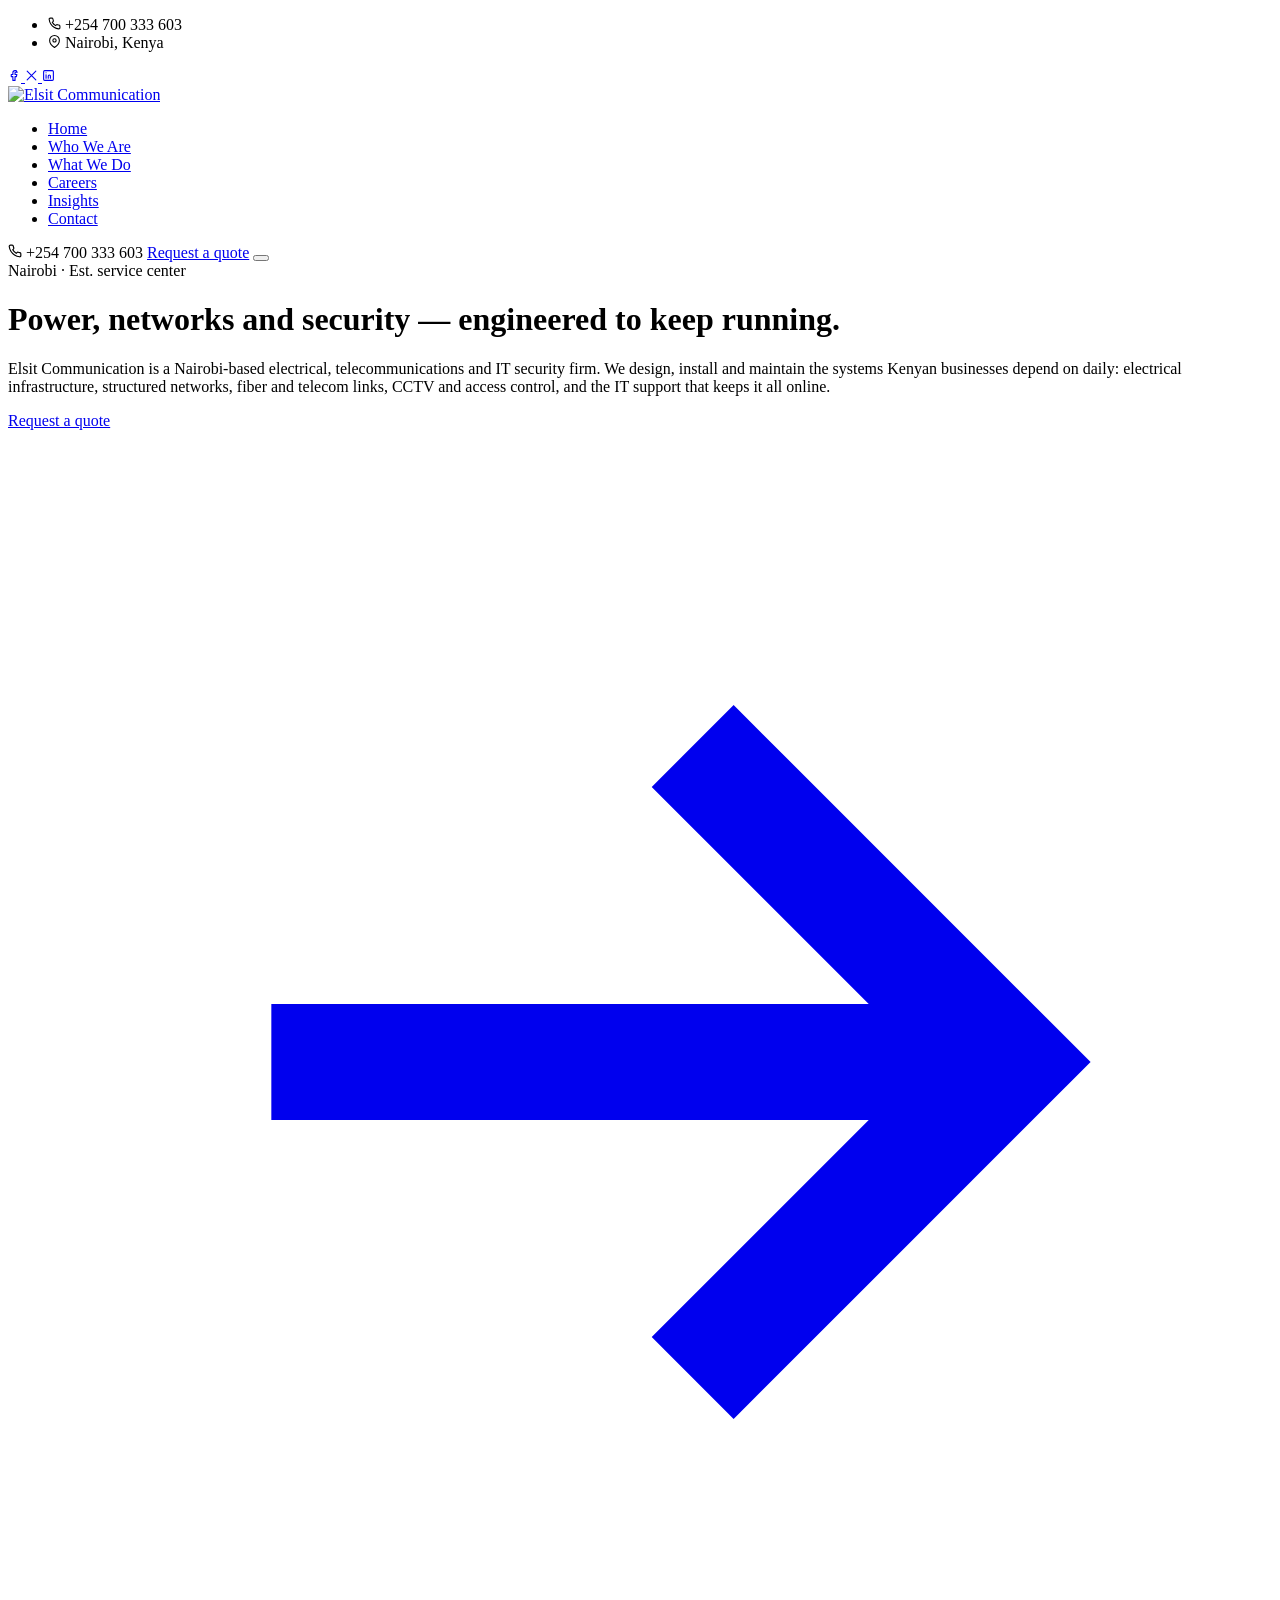
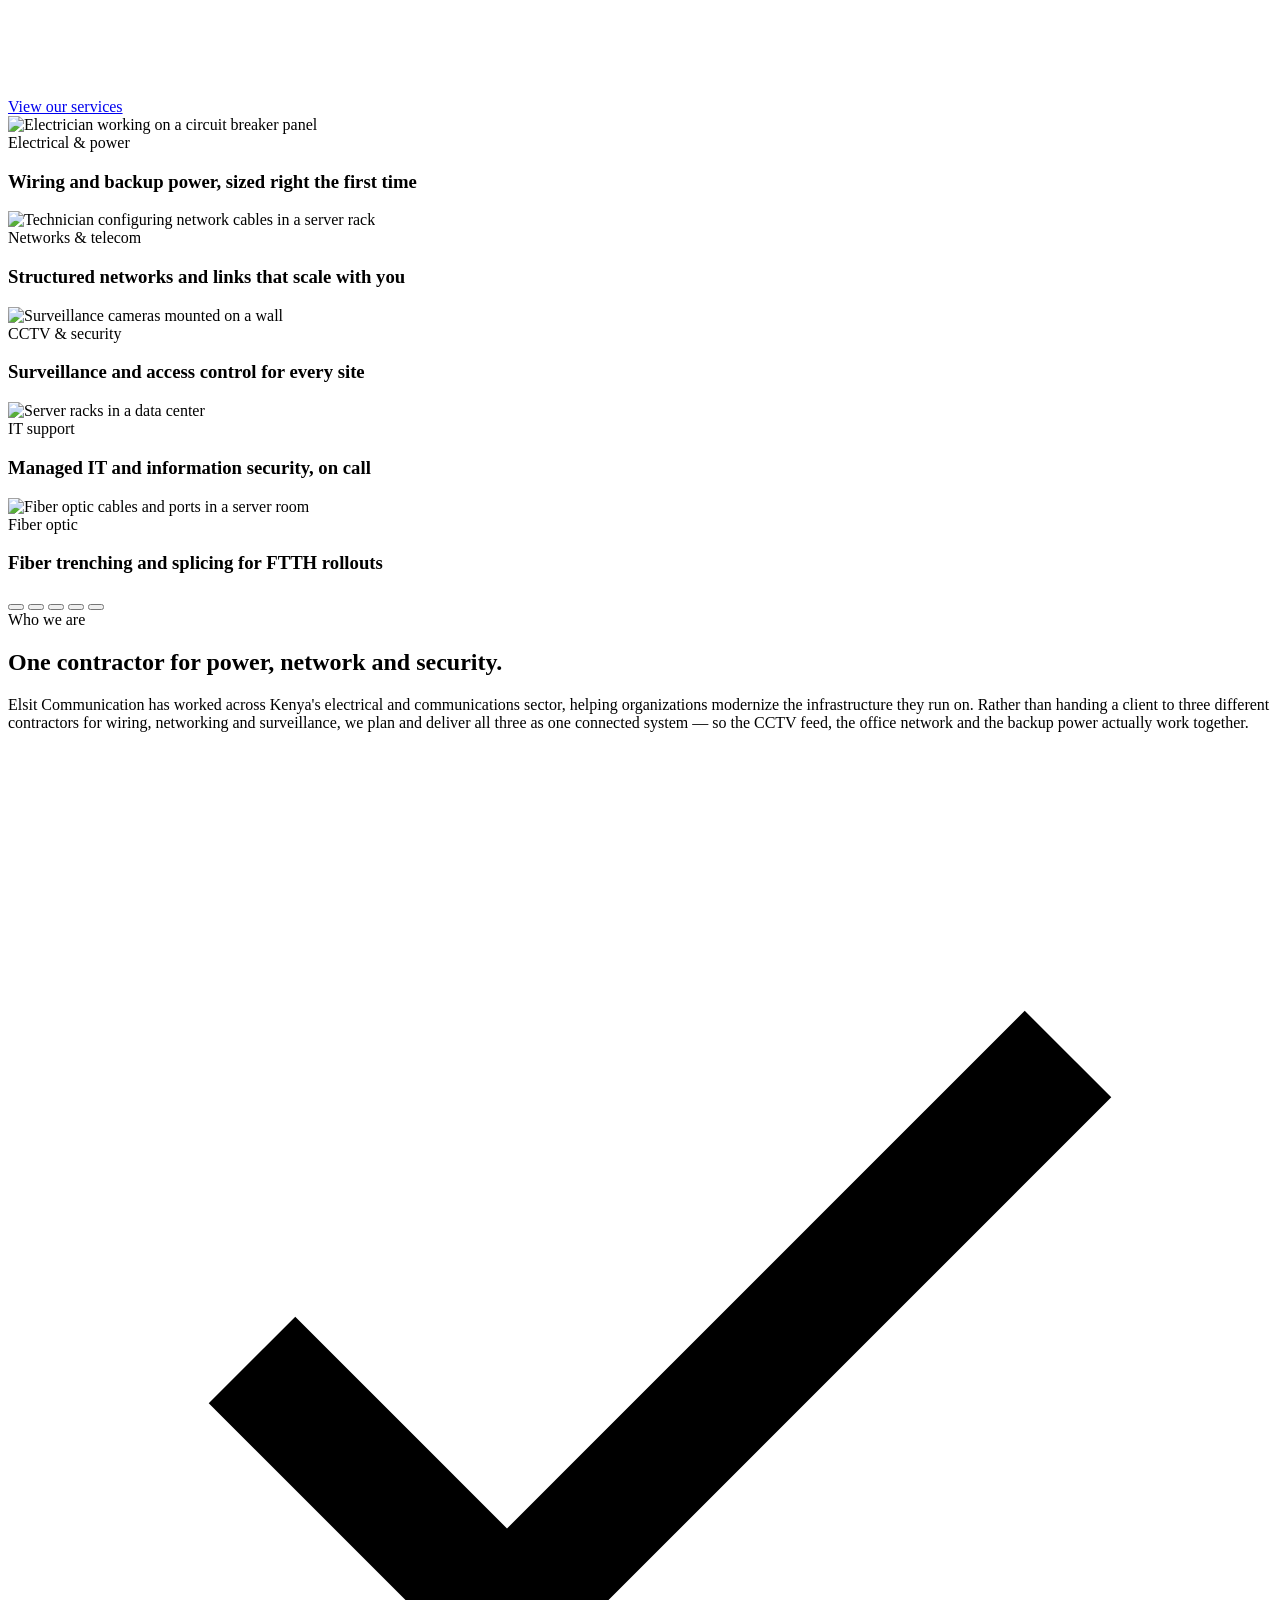
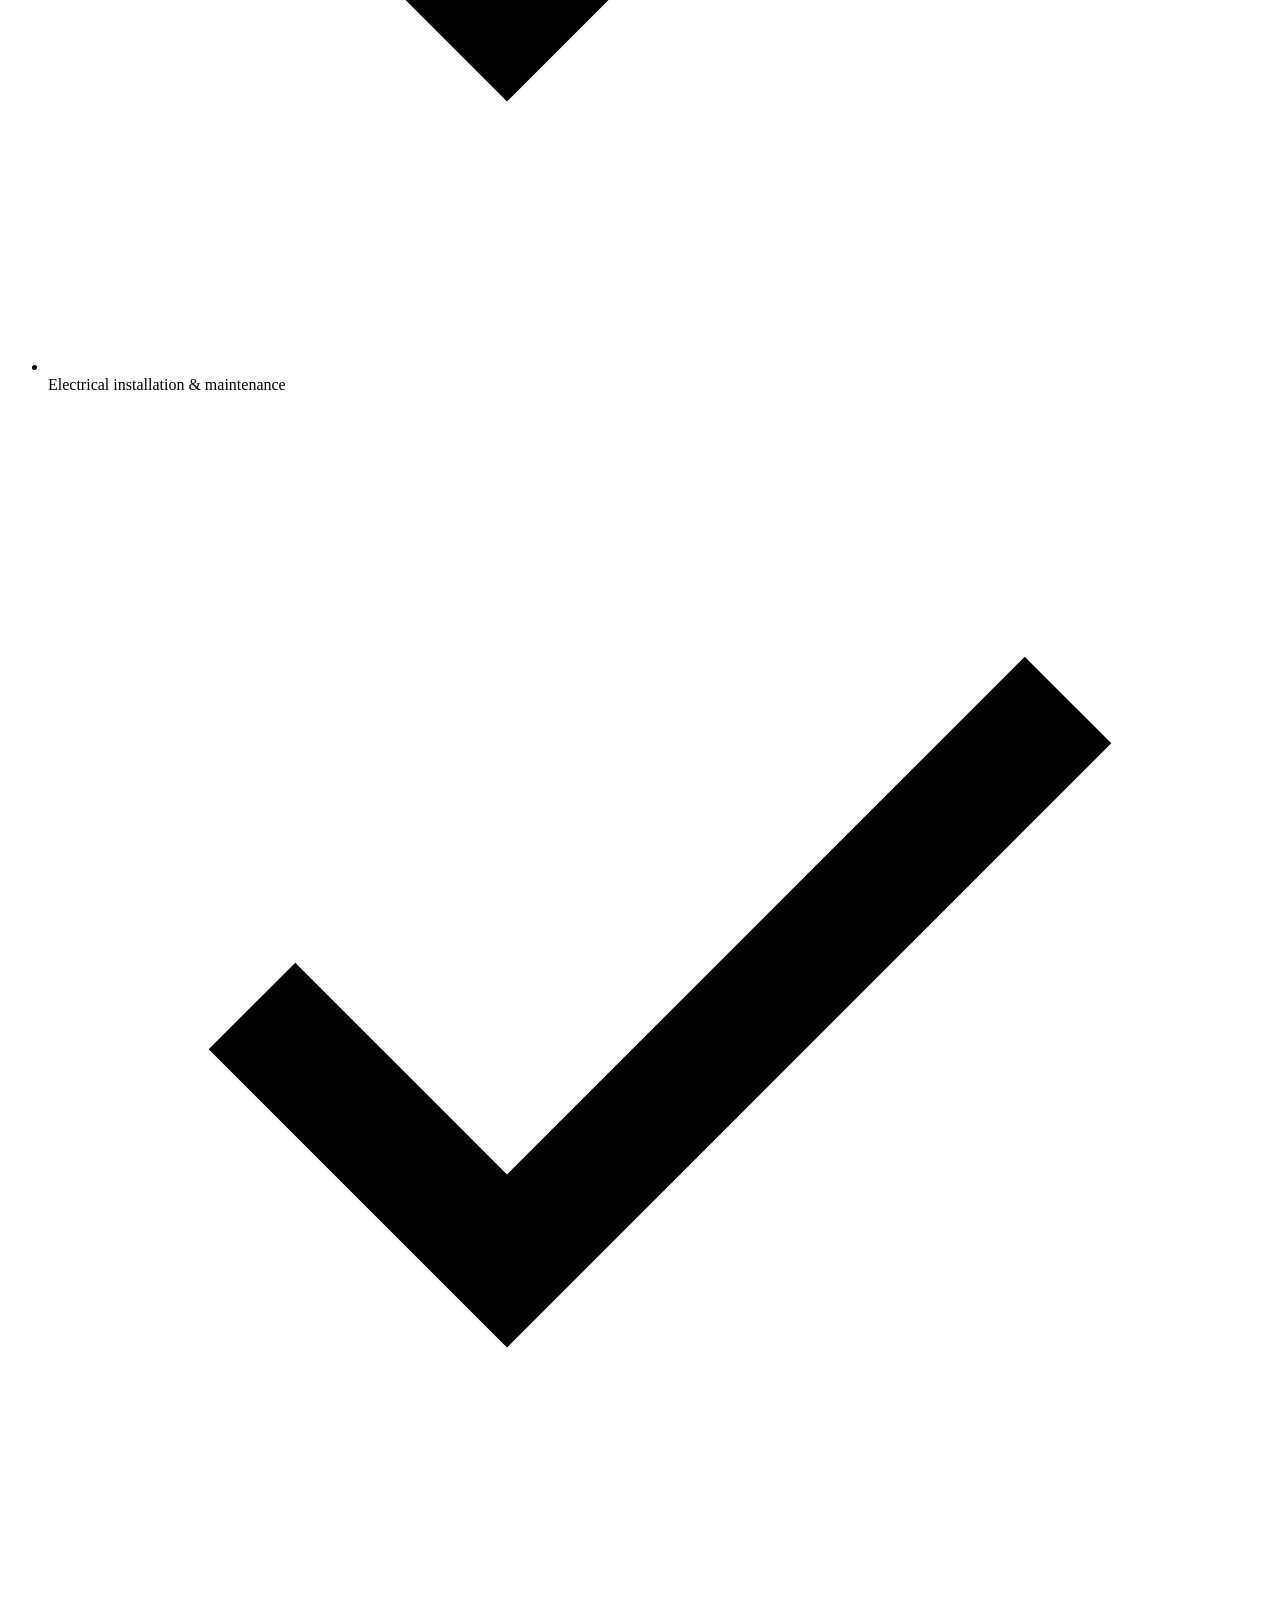
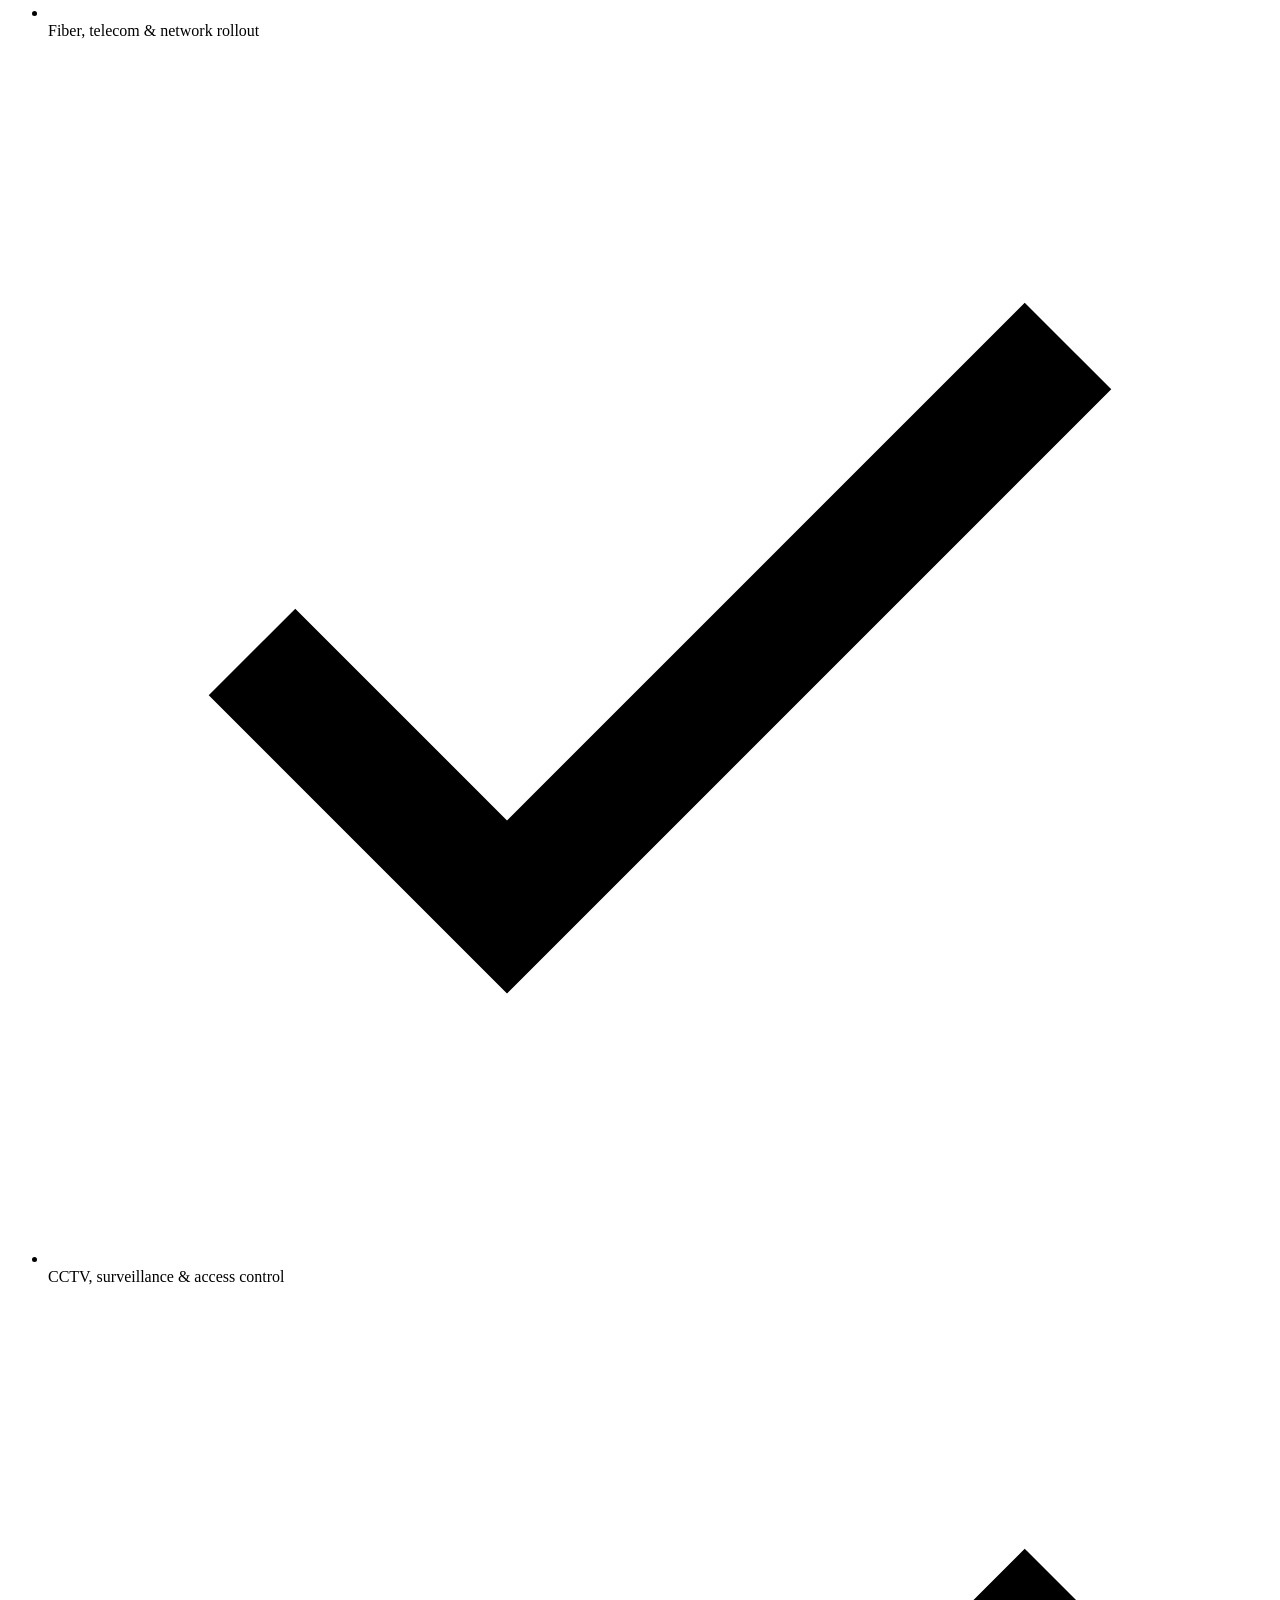
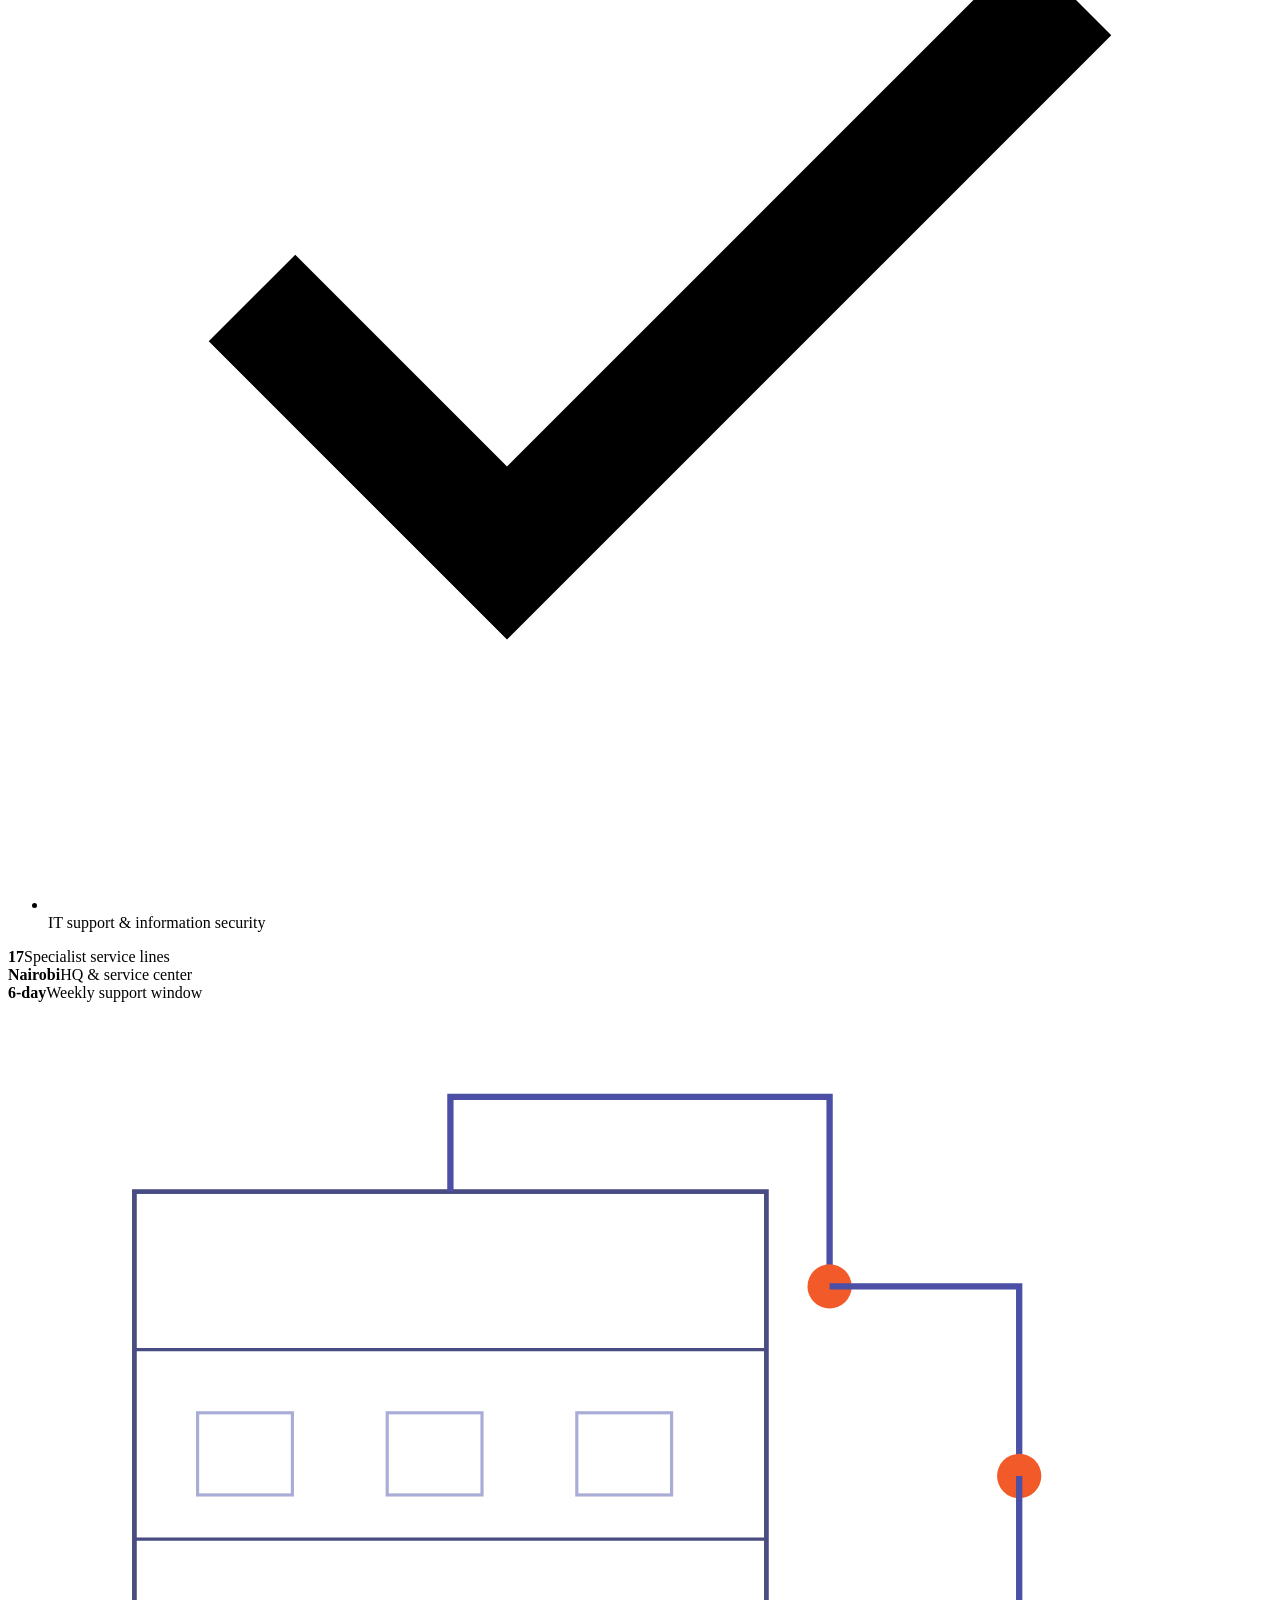
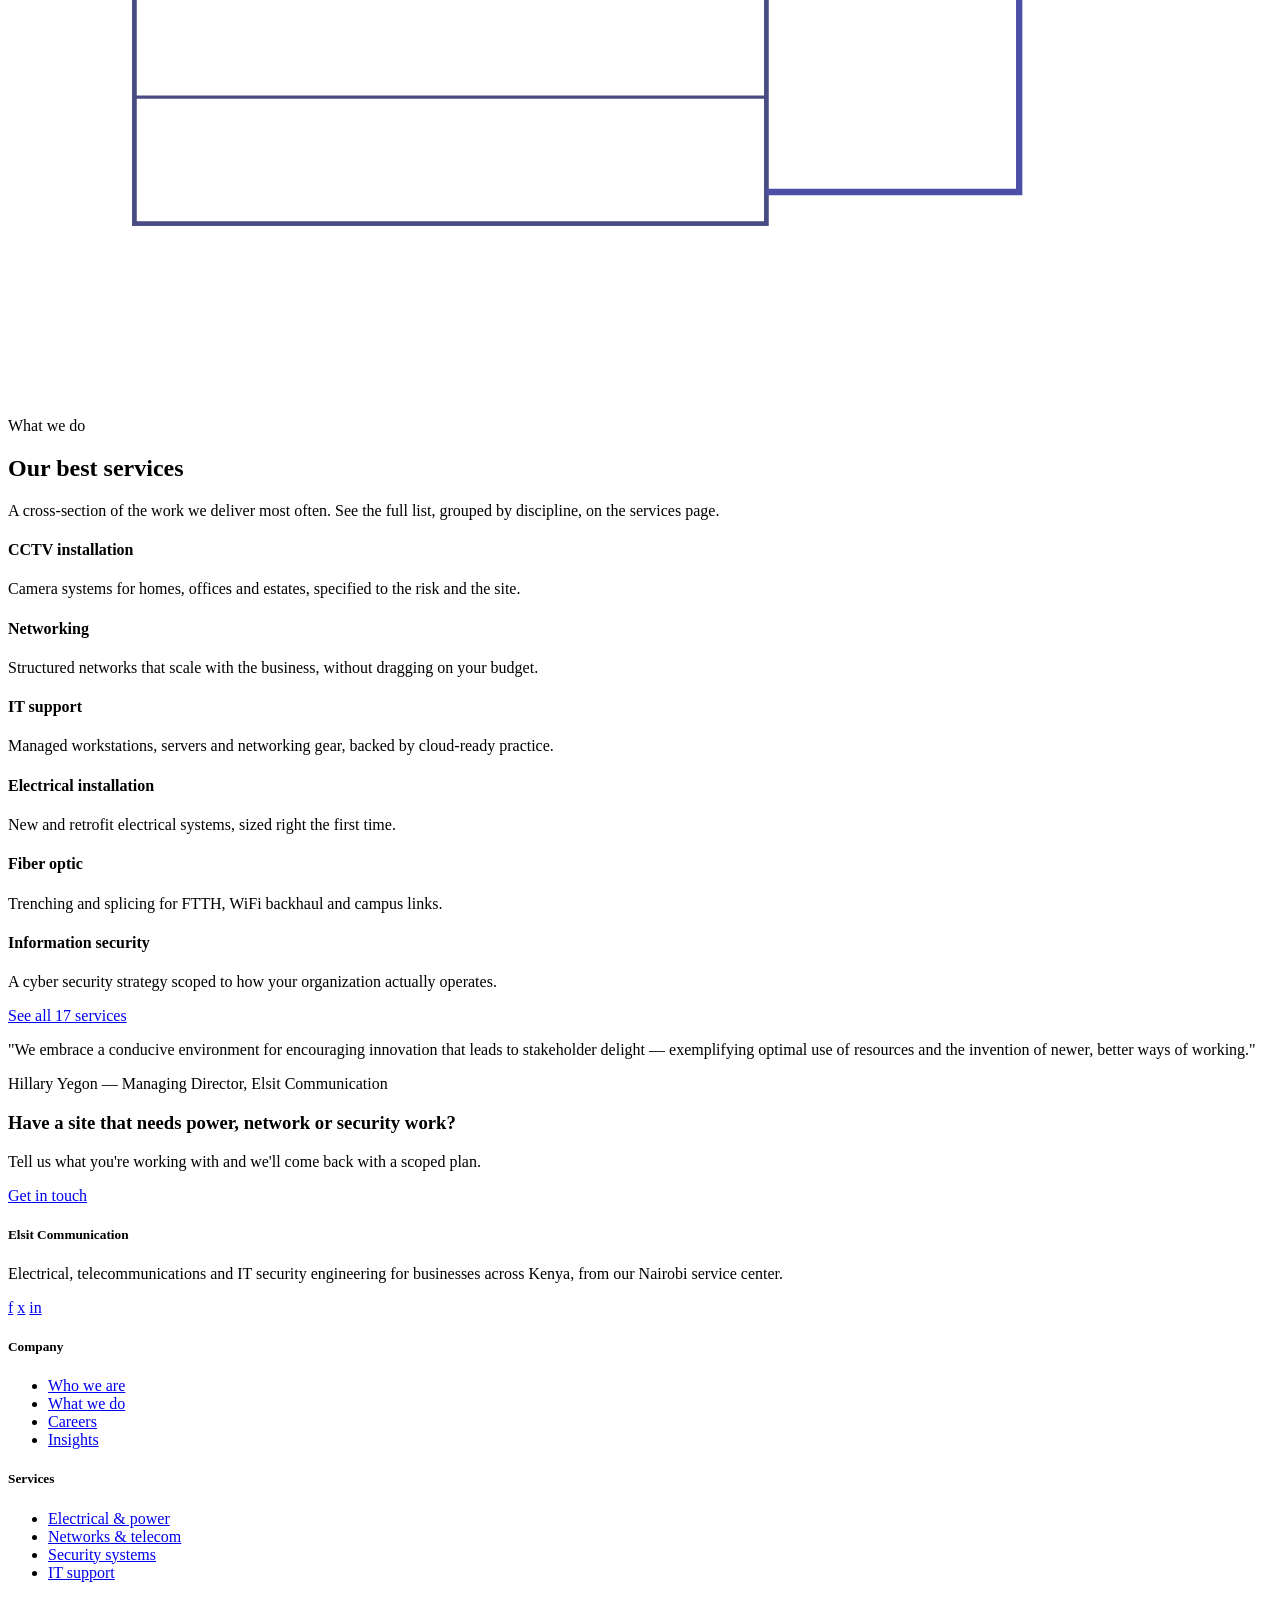
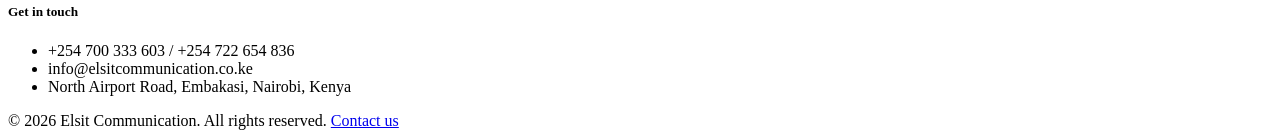
==== commit 942e18b0: "Update file paths and service count in index.html" ====
--- a/index.html
+++ b/index.html
@@ -5,8 +5,8 @@
 <meta name="viewport" content="width=device-width, initial-scale=1">
 <title>Elsit Communication — Electrical, Telecom &amp; Security Engineering, Nairobi</title>
 <meta name="description" content="Elsit Communication designs, installs and maintains electrical, networking, telecommunications and security systems for businesses across Kenya, from a Nairobi-based service center.">
-<link rel="icon" type="image/png" href="favicon.png">
-<link rel="stylesheet" href="style.css">
+<link rel="icon" type="image/png" href="images/favicon.png">
+<link rel="stylesheet" href="css/style.css">
 </head>
 <body>
 
@@ -17,9 +17,15 @@
       <li><svg width="13" height="13" viewBox="0 0 24 24" fill="none" stroke="currentColor" stroke-width="2"><path d="M21 10c0 7-9 13-9 13s-9-6-9-13a9 9 0 0 1 18 0z"/><circle cx="12" cy="10" r="3"/></svg> Nairobi, Kenya</li>
     </ul>
     <div class="social-links">
-      <a href="https://www.facebook.com/Elsit-Company-104913267802386/" aria-label="Facebook">FB</a>
-      <a href="https://twitter.com/ElsitC" aria-label="Twitter">TW</a>
-      <a href="https://www.linkedin.com/in/elsit-company-656b901a5/" aria-label="LinkedIn">IN</a>
+      <a href="https://www.facebook.com/Elsit-Company-104913267802386/" aria-label="Facebook">
+        <svg width="13" height="13" viewBox="0 0 24 24" fill="none" stroke="currentColor" stroke-width="2" stroke-linecap="round" stroke-linejoin="round"><path d="M15 3h-2a4 4 0 0 0-4 4v3H6v4h3v7h4v-7h2.5l.9-4H13V7a1 1 0 0 1 1-1h3z"/></svg>
+      </a>
+      <a href="https://twitter.com/ElsitC" aria-label="Twitter">
+        <svg width="13" height="13" viewBox="0 0 24 24" fill="none" stroke="currentColor" stroke-width="2" stroke-linecap="round" stroke-linejoin="round"><path d="M4 4l16 16M20 4L4 20"/></svg>
+      </a>
+      <a href="https://www.linkedin.com/in/elsit-company-656b901a5/" aria-label="LinkedIn">
+        <svg width="13" height="13" viewBox="0 0 24 24" fill="none" stroke="currentColor" stroke-width="2" stroke-linecap="round" stroke-linejoin="round"><rect x="3" y="3" width="18" height="18" rx="2"/><line x1="7.5" y1="10.5" x2="7.5" y2="17"/><circle cx="7.5" cy="7" r="1" fill="currentColor" stroke="none"/><path d="M11.5 17v-4a2 2 0 0 1 4 0v4"/></svg>
+      </a>
     </div>
   </div>
 </div>
@@ -27,7 +33,7 @@
 <nav class="site-nav">
   <div class="container">
     <a class="brand" href="index.html">
-      <img src="logo.jpg" alt="Elsit Communication" class="brand-logo">
+      <img src="images/logo.jpg" alt="Elsit Communication" class="brand-logo">
     </a>
     <ul class="nav-links">
       <li><a href="index.html" class="active">Home</a></li>
@@ -114,22 +120,6 @@
   </div>
 </header>
 
-<div class="capability-strip">
-  <div class="container">
-    <div class="cap-item">
-      <div><h4>Electrical &amp; Power</h4><span>Installation, backup power, control systems</span></div>
-    </div>
-    <div class="cap-item">
-      <div><h4>Networks &amp; Telecom</h4><span>Fiber, structured cabling, wireless links</span></div>
-    </div>
-    <div class="cap-item">
-      <div><h4>Security Systems</h4><span>CCTV surveillance, access control</span></div>
-    </div>
-    <div class="cap-item">
-      <div><h4>IT Support</h4><span>Managed IT, cyber security, repairs</span></div>
-    </div>
-  </div>
-</div>
 
 <section class="section-line">
   <div class="container split">
@@ -144,7 +134,7 @@
         <li><svg viewBox="0 0 24 24" fill="none" stroke="currentColor" stroke-width="2.4"><path d="M20 6 9 17l-5-5"/></svg> IT support &amp; information security</li>
       </ul>
       <div class="stat-row">
-        <div class="stat"><b>13</b><span>Specialist service lines</span></div>
+        <div class="stat"><b>17</b><span>Specialist service lines</span></div>
         <div class="stat"><b>Nairobi</b><span>HQ &amp; service center</span></div>
         <div class="stat"><b>6-day</b><span>Weekly support window</span></div>
       </div>
@@ -182,32 +172,27 @@
         <p>Camera systems for homes, offices and estates, specified to the risk and the site.</p>
       </div>
       <div class="service-card">
-      
         <h4>Networking</h4>
         <p>Structured networks that scale with the business, without dragging on your budget.</p>
       </div>
       <div class="service-card">
-       
         <h4>IT support</h4>
         <p>Managed workstations, servers and networking gear, backed by cloud-ready practice.</p>
       </div>
       <div class="service-card">
-    
         <h4>Electrical installation</h4>
         <p>New and retrofit electrical systems, sized right the first time.</p>
       </div>
       <div class="service-card">
-      
         <h4>Fiber optic</h4>
         <p>Trenching and splicing for FTTH, WiFi backhaul and campus links.</p>
       </div>
       <div class="service-card">
-      
         <h4>Information security</h4>
         <p>A cyber security strategy scoped to how your organization actually operates.</p>
       </div>
     </div>
-    <div class="btn-row"><a href="services.html" class="btn btn-outline">See all 13 services</a></div>
+    <div class="btn-row"><a href="services.html" class="btn btn-outline">See all 17 services</a></div>
   </div>
 </section>
 
@@ -265,7 +250,7 @@
         <ul>
           <li>+254 700 333 603 / +254 722 654 836</li>
           <li>info@elsitcommunication.co.ke</li>
-          <li>North Airport Road, Nairobi, Kenya</li>
+          <li>North Airport Road, Embakasi, Nairobi, Kenya</li>
         </ul>
       </div>
     </div>
@@ -276,6 +261,6 @@
   </div>
 </footer>
 
-<script src="script.js"></script>
+<script src="js/script.js"></script>
 </body>
 </html>
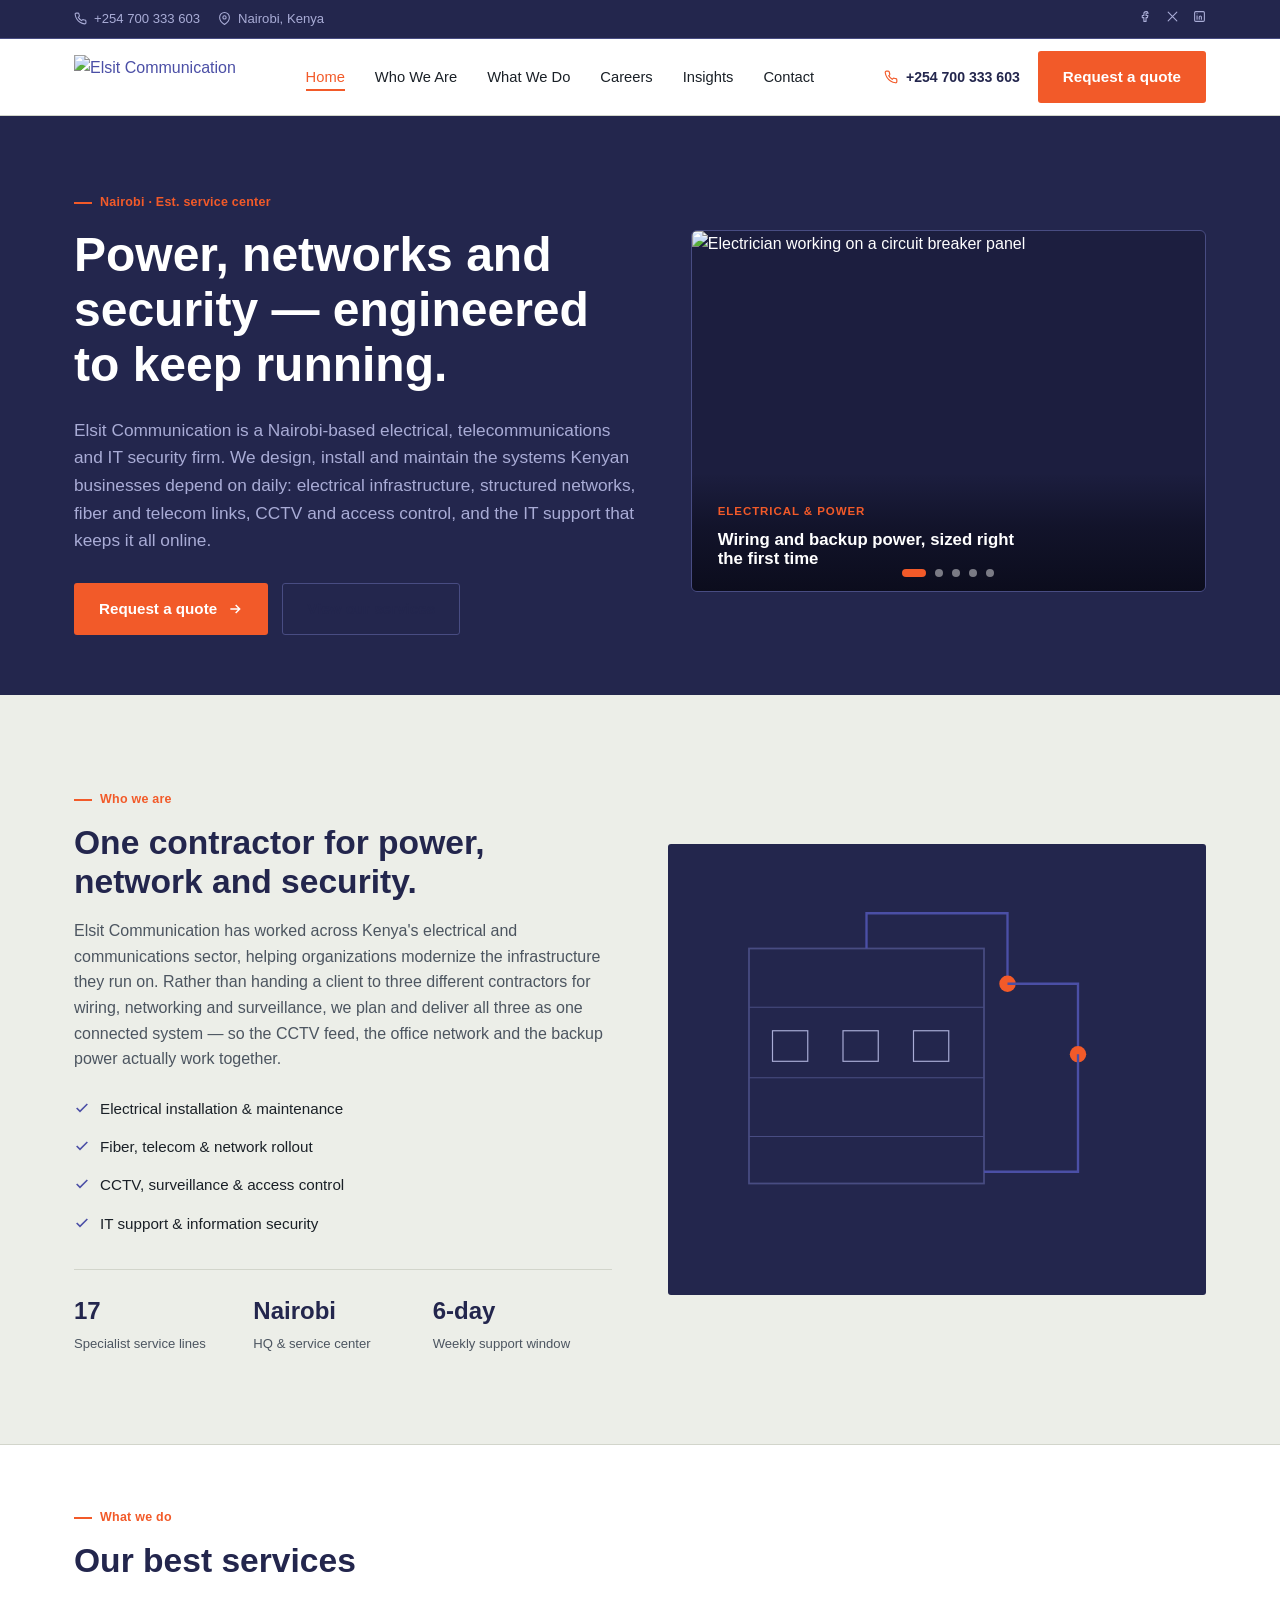
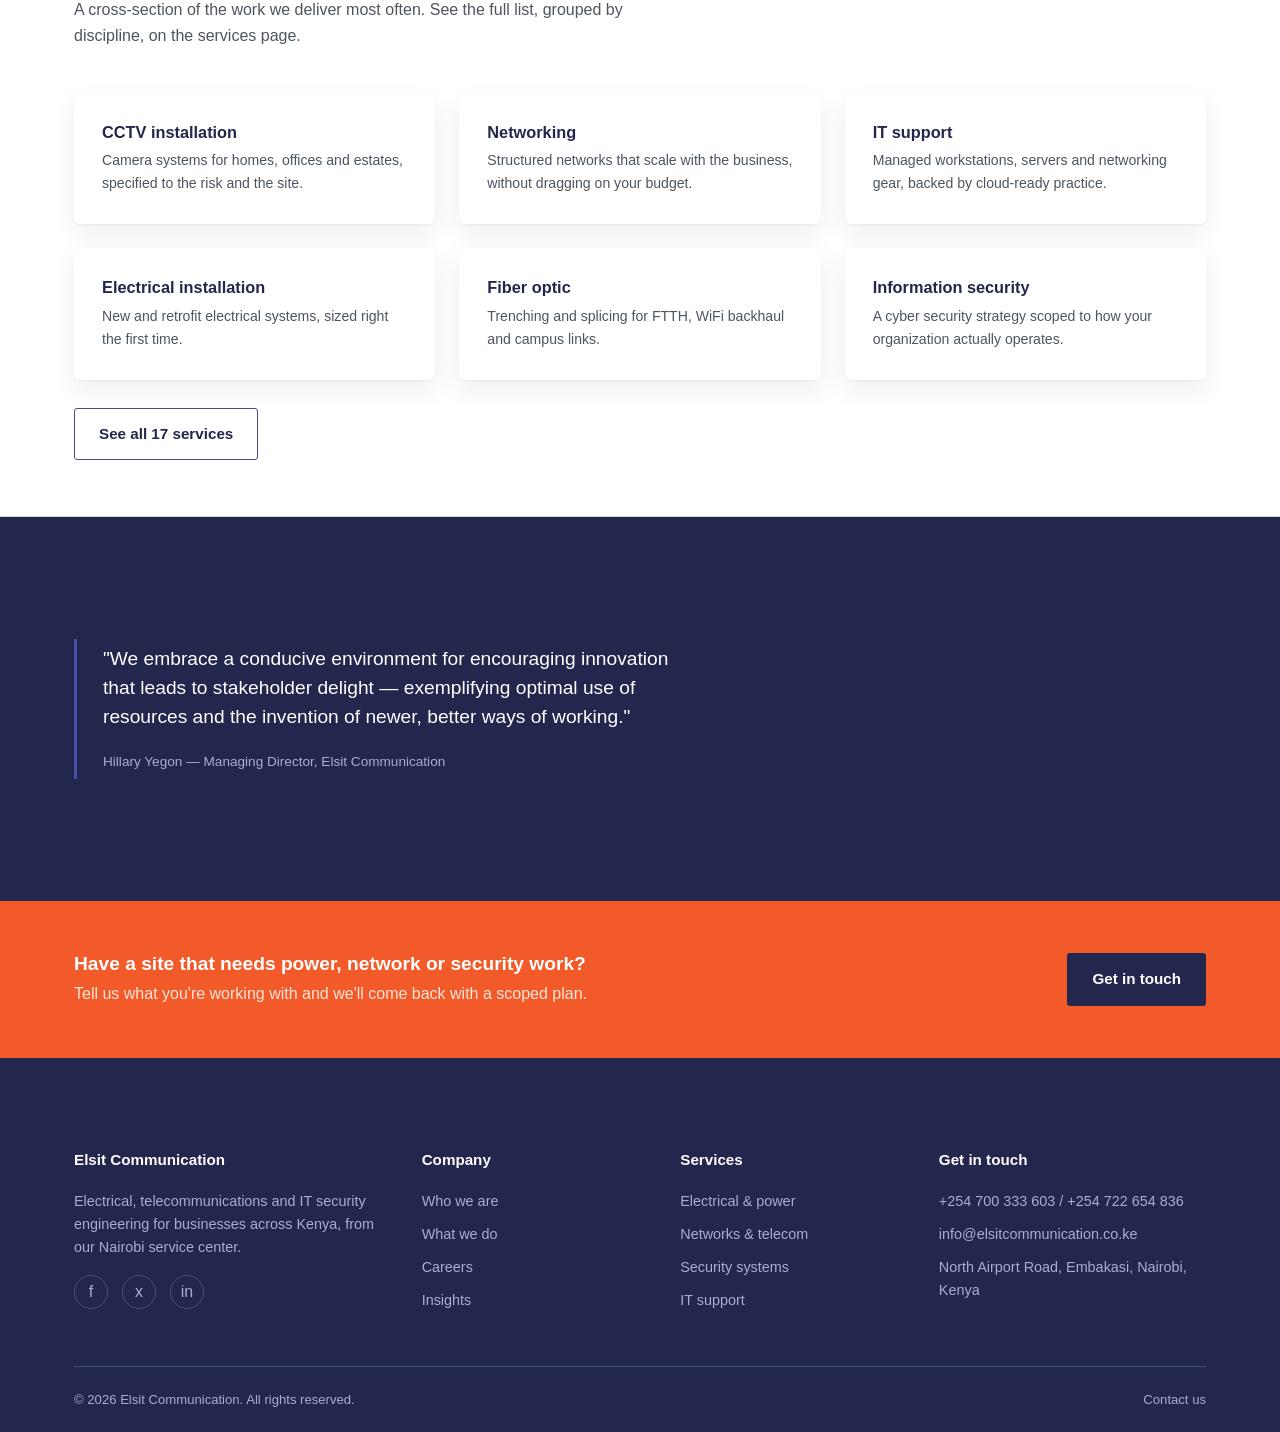
==== commit 50a85da9: "Update index.html" ====
--- a/index.html
+++ b/index.html
@@ -5,8 +5,8 @@
 <meta name="viewport" content="width=device-width, initial-scale=1">
 <title>Elsit Communication — Electrical, Telecom &amp; Security Engineering, Nairobi</title>
 <meta name="description" content="Elsit Communication designs, installs and maintains electrical, networking, telecommunications and security systems for businesses across Kenya, from a Nairobi-based service center.">
-<link rel="icon" type="image/png" href="images/favicon.png">
-<link rel="stylesheet" href="css/style.css">
+<link rel="icon" type="image/png" href="favicon.png">
+<link rel="stylesheet" href="style.css">
 </head>
 <body>
 
--- a/style.css
+++ b/style.css
@@ -0,0 +1,374 @@
+/* =========================================================
+   ELSIT COMMUNICATION — stylesheet
+   Palette grounded in the trade: copper (electrical wire) +
+   signal teal (networks/security) on a concrete-paper base.
+   ========================================================= */
+
+@import url('https://fonts.googleapis.com/css2?family=Space+Grotesk:wght@500;600;700&family=IBM+Plex+Sans:wght@400;500;600&display=swap');
+
+:root{
+  --ink:#23264D;
+  --ink-2:#1C1E3F;
+  --ink-line:#484C82;
+  --paper:#ECEEE8;
+  --paper-2:#E1E4DB;
+  --white:#FFFFFF;
+  --text:#1A2027;
+  --text-soft:#4C5560;
+  --text-on-ink:#E4E5F7;
+  --text-on-ink-soft:#A9ACD6;
+  --line:#D2D5CB;
+  --copper:#F25A29;
+  --copper-dark:#C8461C;
+  --copper-tint:#FCE0D3;
+  --teal:#4B4FA6;
+  --teal-dark:#383C7E;
+  --teal-tint:#E7E8F5;
+  --radius:3px;
+  --max:1180px;
+  --font-display:'Space Grotesk', sans-serif;
+  --font-body:'IBM Plex Sans', sans-serif;
+}
+
+*,*::before,*::after{box-sizing:border-box;}
+html{scroll-behavior:smooth;}
+body{
+  margin:0;
+  font-family:var(--font-body);
+  color:var(--text);
+  background:var(--paper);
+  line-height:1.6;
+  -webkit-font-smoothing:antialiased;
+}
+h1,h2,h3,h4{
+  font-family:var(--font-display);
+  color:var(--ink);
+  line-height:1.15;
+  margin:0 0 .5em;
+  font-weight:600;
+}
+h1{font-size:clamp(2.1rem,4vw,3rem);}
+h2{font-size:clamp(1.5rem,3vw,2.1rem);}
+h3{font-size:1.2rem;}
+p{margin:0 0 1em;max-width:66ch;color:var(--text-soft);}
+a{color:var(--teal);text-decoration:none;}
+a:hover{color:var(--teal-dark);}
+img{max-width:100%;display:block;}
+ul{padding-left:1.1em;}
+.container{max-width:var(--max);margin:0 auto;padding:0 24px;}
+section{padding:88px 0;}
+.section-tight{padding:56px 0;}
+.section-dark{background:var(--ink);color:var(--text-on-ink);}
+.section-dark h2, .section-dark h3{color:#fff;}
+.section-dark p{color:var(--text-on-ink-soft);}
+.section-line{border-bottom:1px solid var(--line);}
+
+:focus-visible{outline:2px solid var(--copper);outline-offset:2px;}
+
+.eyebrow{
+  display:inline-flex;align-items:center;gap:8px;
+  font-family:var(--font-display);
+  font-size:.78rem;font-weight:600;letter-spacing:.02em;
+  color:var(--copper);margin-bottom:14px;
+}
+.eyebrow::before{content:"";width:18px;height:2px;background:var(--copper);display:inline-block;}
+
+.lede{font-size:1.08rem;max-width:60ch;}
+
+/* Buttons */
+.btn{
+  display:inline-flex;align-items:center;gap:10px;
+  font-family:var(--font-body);font-weight:600;font-size:.95rem;
+  padding:13px 24px;border-radius:var(--radius);
+  border:1px solid transparent;cursor:pointer;transition:background .15s ease, color .15s ease, border-color .15s ease;
+}
+.btn-copper{background:var(--copper);color:#fff;}
+.btn-copper:hover{background:var(--copper-dark);color:#fff;}
+.btn-outline{background:transparent;border-color:var(--ink-line);color:var(--ink);}
+.btn-outline:hover{border-color:var(--copper);color:var(--copper);}
+.section-dark .btn-outline{border-color:var(--ink-line);color:#fff;}
+.section-dark .btn-outline:hover{border-color:var(--copper);color:var(--copper);}
+.btn-row{display:flex;flex-wrap:wrap;gap:14px;margin-top:28px;}
+.btn svg{width:16px;height:16px;flex:none;}
+
+/* =========== Top utility bar =========== */
+.top-bar{background:var(--ink);border-bottom:1px solid var(--ink-line);}
+.top-bar .container{display:flex;justify-content:space-between;align-items:center;flex-wrap:wrap;gap:6px;padding-top:8px;padding-bottom:8px;}
+.top-bar ul{list-style:none;margin:0;padding:0;display:flex;gap:18px;flex-wrap:wrap;}
+.top-bar li{font-size:.82rem;color:var(--text-on-ink-soft);display:flex;align-items:center;gap:7px;}
+.top-bar a{color:var(--text-on-ink-soft);}
+.top-bar a:hover{color:var(--copper);}
+.social-links{display:flex;gap:14px;}
+.social-links a{color:var(--text-on-ink-soft);font-size:.85rem;}
+.social-links a:hover{color:var(--copper);}
+
+/* =========== Nav =========== */
+.site-nav{background:#fff;border-bottom:1px solid var(--line);position:sticky;top:0;z-index:50;}
+.site-nav .container{display:flex;align-items:center;justify-content:space-between;padding-top:12px;padding-bottom:12px;}
+.brand{display:flex;align-items:center;gap:10px;font-family:var(--font-display);}
+.brand-logo{height:44px;width:auto;display:block;}
+.brand-mark{width:14px;height:14px;background:var(--copper);flex:none;}
+.brand-word{font-weight:700;font-size:1.15rem;color:var(--ink);letter-spacing:.01em;}
+.brand-sub{display:block;font-family:var(--font-body);font-size:.62rem;letter-spacing:.14em;color:var(--text-soft);font-weight:500;margin-top:1px;}
+
+.nav-links{display:flex;align-items:center;gap:30px;list-style:none;margin:0;padding:0;}
+.nav-links a{font-size:.92rem;font-weight:500;color:var(--text);}
+.nav-links a:hover, .nav-links a.active{color:var(--copper);}
+.nav-links a.active{border-bottom:2px solid var(--copper);padding-bottom:4px;}
+.nav-cta{display:flex;align-items:center;gap:18px;}
+.nav-cta .phone{font-size:.88rem;font-weight:600;color:var(--ink);display:flex;align-items:center;gap:8px;}
+.nav-cta .phone svg{width:14px;height:14px;color:var(--copper);}
+
+.nav-toggle{display:none;background:none;border:1px solid var(--line);border-radius:var(--radius);width:42px;height:38px;cursor:pointer;position:relative;}
+.nav-toggle span, .nav-toggle span::before, .nav-toggle span::after{
+  content:"";position:absolute;left:10px;right:10px;height:2px;background:var(--ink);
+}
+.nav-toggle span{top:18px;}
+.nav-toggle span::before{top:-6px;}
+.nav-toggle span::after{top:6px;}
+
+/* Sub-nav dropdown */
+.has-dropdown{position:relative;}
+.dropdown{
+  display:none;position:absolute;top:calc(100% + 14px);left:-14px;background:#fff;
+  border:1px solid var(--line);min-width:180px;box-shadow:0 14px 24px rgba(18,24,31,.08);
+  padding:8px;border-radius:var(--radius);
+}
+.has-dropdown:hover .dropdown, .has-dropdown:focus-within .dropdown{display:block;}
+.dropdown a{display:block;padding:9px 12px;font-size:.88rem;border-radius:2px;}
+.dropdown a:hover{background:var(--paper);color:var(--copper);}
+
+/* =========== Page header (inner pages) =========== */
+.page-head{background:var(--ink);border-top:3px solid var(--copper);padding:52px 0 34px;color:#fff;}
+.page-head h1{color:#fff;margin-bottom:10px;}
+.crumbs{font-size:.82rem;color:var(--text-on-ink-soft);}
+.crumbs a{color:var(--text-on-ink-soft);}
+.crumbs a:hover{color:var(--copper);}
+.crumbs .sep{margin:0 8px;color:var(--ink-line);}
+
+/* =========== Hero (home) =========== */
+.hero{background:var(--ink);color:#fff;position:relative;overflow:hidden;padding:70px 0 60px;}
+.hero .container{display:grid;grid-template-columns:1.1fr 1fr;gap:50px;align-items:center;}
+.hero h1{color:#fff;}
+.hero .lede{color:var(--text-on-ink-soft);}
+.hero-slider{border-radius:6px;overflow:hidden;border:1px solid var(--ink-line);background:var(--ink-2);}
+.hero-slide-stage{position:relative;height:360px;}
+.hero-slide{
+  position:absolute;inset:0;opacity:0;visibility:hidden;
+  transition:opacity .6s ease;
+}
+.hero-slide.active{opacity:1;visibility:visible;}
+.hero-slide-img{width:100%;height:100%;object-fit:cover;display:block;}
+.hero-slide-caption{
+  position:absolute;left:0;right:0;bottom:0;padding:24px 26px 22px;
+  background:linear-gradient(to top, rgba(10,11,26,.92) 0%, rgba(10,11,26,.55) 55%, rgba(10,11,26,0) 100%);
+}
+.hero-slide-tag{
+  display:inline-block;font-family:var(--font-body);font-size:.72rem;font-weight:600;letter-spacing:.08em;
+  text-transform:uppercase;color:var(--copper);margin-bottom:10px;
+}
+.hero-slide-title{font-family:var(--font-display);font-size:1.05rem;color:#fff;font-weight:600;max-width:32ch;margin:0;}
+.hero-slider-dots{position:absolute;left:0;right:0;bottom:14px;display:flex;justify-content:center;gap:9px;z-index:2;}
+.dot{width:8px;height:8px;padding:0;border:none;border-radius:50%;background:rgba(255,255,255,.45);cursor:pointer;transition:background .15s ease, width .15s ease;}
+.dot:hover{background:rgba(255,255,255,.7);}
+.dot.active{background:var(--copper);width:24px;border-radius:4px;}
+
+.capability-strip{background:var(--ink-2);border-top:1px solid var(--ink-line);}
+.capability-strip .container{display:flex;flex-wrap:wrap;gap:0;}
+.cap-item{flex:1 1 200px;padding:22px 26px;border-right:1px solid var(--ink-line);display:flex;gap:12px;align-items:flex-start;}
+.cap-item:last-child{border-right:none;}
+.cap-item svg{width:20px;height:20px;color:var(--copper);flex:none;margin-top:2px;}
+.cap-item h4{color:#fff;font-size:.92rem;margin:0 0 4px;font-family:var(--font-body);font-weight:600;}
+.cap-item span{font-size:.8rem;color:var(--text-on-ink-soft);}
+
+/* =========== Section heading pattern =========== */
+.section-head{max-width:640px;margin-bottom:44px;}
+.section-head.center{margin-left:auto;margin-right:auto;text-align:center;}
+
+/* =========== About split =========== */
+.split{display:grid;grid-template-columns:1fr 1fr;gap:56px;align-items:center;}
+.split-reverse{grid-template-columns:1fr 1fr;}
+.split-reverse .split-media{order:2;}
+.split-media{background:var(--ink);border-radius:var(--radius);padding:34px;position:relative;}
+.split-media svg{width:100%;height:auto;}
+.stat-row{display:flex;gap:0;margin-top:26px;border-top:1px solid var(--line);padding-top:22px;}
+.stat{flex:1;padding-right:20px;}
+.stat b{display:block;font-family:var(--font-display);font-size:1.5rem;color:var(--ink);}
+.stat span{font-size:.82rem;color:var(--text-soft);}
+
+/* =========== Service list on home / mission =========== */
+.check-list{list-style:none;padding:0;margin:18px 0 0;}
+.check-list li{display:flex;gap:10px;align-items:flex-start;padding:7px 0;font-size:.95rem;color:var(--text);}
+.check-list svg{width:16px;height:16px;color:var(--teal);flex:none;margin-top:3px;}
+
+/* =========== Cards / services grid =========== */
+.filter-row{display:flex;flex-wrap:wrap;gap:10px;margin-bottom:36px;}
+.filter-btn{
+  font-family:var(--font-body);font-size:.85rem;font-weight:600;
+  padding:9px 18px;border:1px solid var(--line);background:#fff;border-radius:20px;cursor:pointer;color:var(--text-soft);
+}
+.filter-btn:hover{border-color:var(--copper);color:var(--copper);}
+.filter-btn.active{background:var(--ink);border-color:var(--ink);color:#fff;}
+
+.service-grid{display:grid;grid-template-columns:repeat(3,1fr);gap:24px;}
+.service-card{
+  background:#fff;padding:30px 28px;position:relative;border-radius:6px;
+  box-shadow:0 1px 2px rgba(23,26,73,.05), 0 10px 26px rgba(23,26,73,.07);
+  transition:box-shadow .18s ease, transform .18s ease;
+}
+.service-card:hover{
+  box-shadow:0 4px 10px rgba(23,26,73,.08), 0 18px 34px rgba(23,26,73,.12);
+  transform:translateY(-3px);
+}
+.service-card .icon{width:38px;height:38px;color:var(--copper);margin-bottom:16px;}
+.service-card h4{font-size:1.02rem;margin-bottom:8px;}
+.service-card p{font-size:.88rem;margin-bottom:0;}
+.service-card .tag{
+  position:absolute;top:22px;right:24px;font-size:.68rem;font-weight:600;letter-spacing:.04em;
+  color:var(--teal);text-transform:uppercase;
+}
+
+/* =========== Quote / director note =========== */
+.quote-block{
+  border-left:3px solid var(--copper);padding:6px 0 6px 26px;margin:34px 0;
+}
+.quote-block p{font-family:var(--font-display);font-size:1.2rem;color:var(--ink);font-weight:500;line-height:1.5;max-width:56ch;}
+.quote-block footer{font-size:.85rem;color:var(--text-soft);font-family:var(--font-body);}
+.section-dark .quote-block p{color:#fff;}
+.section-dark .quote-block footer{color:var(--text-on-ink-soft);}
+
+/* =========== Mission / vision =========== */
+.mv-grid{display:grid;grid-template-columns:1fr 1fr;gap:24px;}
+.mv-card{
+  background:#fff;padding:38px;border-radius:6px;
+  box-shadow:0 1px 2px rgba(23,26,73,.05), 0 10px 26px rgba(23,26,73,.07);
+}
+.mv-card .icon{width:26px;height:26px;color:var(--copper);margin-bottom:18px;}
+
+/* =========== Team =========== */
+.team-grid{display:grid;grid-template-columns:repeat(3,1fr);gap:28px;}
+.team-card{background:#fff;border:1px solid var(--line);padding:0;}
+.team-photo{
+  aspect-ratio:4/3;background:var(--ink);position:relative;display:flex;align-items:center;justify-content:center;
+  background-image:linear-gradient(135deg,#1C1E3F 0%,#23264D 100%);
+}
+.team-photo span{font-family:var(--font-display);font-size:2.1rem;color:var(--text-on-ink-soft);letter-spacing:.05em;}
+.team-body{padding:20px 22px 22px;}
+.team-body h3{font-size:1.02rem;margin-bottom:2px;}
+.team-post{font-size:.82rem;color:var(--copper);font-weight:600;display:block;margin-bottom:12px;}
+.team-social{display:flex;gap:12px;list-style:none;padding:0;margin:0;}
+.team-social a{color:var(--text-soft);font-size:.9rem;}
+.team-social a:hover{color:var(--copper);}
+
+/* =========== Careers =========== */
+.job-list{display:flex;flex-direction:column;border-top:1px solid var(--line);}
+.job-row{
+  display:grid;grid-template-columns:1.6fr 2.4fr auto;gap:24px;align-items:center;
+  padding:26px 0;border-bottom:1px solid var(--line);
+}
+.job-row h3{margin-bottom:4px;font-size:1.05rem;}
+.job-meta{font-size:.8rem;color:var(--text-soft);text-transform:uppercase;letter-spacing:.03em;}
+.job-row p{font-size:.9rem;margin:0;}
+.apply-steps{display:grid;grid-template-columns:repeat(3,1fr);gap:28px;margin-top:10px;}
+.apply-step{border-top:2px solid var(--copper);padding-top:16px;}
+.apply-step b{font-family:var(--font-display);display:block;color:var(--ink);margin-bottom:6px;}
+.apply-step span{font-size:.88rem;color:var(--text-soft);}
+
+/* =========== Blog / insight article =========== */
+.article-head{max-width:760px;}
+.article-meta{font-size:.85rem;color:var(--text-soft);margin-bottom:18px;}
+.article-body{max-width:720px;}
+.article-body p{font-size:1rem;color:var(--text);}
+.sidebar-card{background:#fff;border:1px solid var(--line);padding:24px;margin-bottom:22px;}
+.sidebar-card h5{font-family:var(--font-display);font-size:.9rem;margin:0 0 14px;text-transform:uppercase;letter-spacing:.03em;color:var(--ink);}
+.tag-list{list-style:none;padding:0;margin:0;display:flex;flex-wrap:wrap;gap:8px;}
+.tag-list a{font-size:.8rem;background:var(--paper);padding:6px 12px;border-radius:14px;color:var(--text-soft);}
+.tag-list a:hover{background:var(--copper-tint);color:var(--copper-dark);}
+
+/* =========== Contact / forms =========== */
+.contact-grid{display:grid;grid-template-columns:1.3fr 1fr;gap:56px;}
+.form-group{margin-bottom:18px;}
+label{display:block;font-size:.83rem;font-weight:600;color:var(--ink);margin-bottom:7px;}
+input,textarea{
+  width:100%;padding:13px 14px;border:1px solid var(--line);border-radius:var(--radius);
+  font-family:var(--font-body);font-size:.95rem;background:#fff;color:var(--text);
+}
+input:focus,textarea:focus{border-color:var(--copper);outline:none;}
+textarea{resize:vertical;min-height:130px;}
+.form-row-2{display:grid;grid-template-columns:1fr 1fr;gap:18px;}
+.form-note{font-size:.82rem;color:var(--text-soft);margin-top:10px;}
+.form-status{font-size:.88rem;margin-top:6px;min-height:1.2em;}
+
+.contact-detail{display:flex;gap:14px;padding:20px 0;border-bottom:1px solid var(--line);}
+.contact-detail:last-child{border-bottom:none;}
+.contact-detail svg{width:19px;height:19px;color:var(--copper);flex:none;margin-top:3px;}
+.contact-detail h4{font-size:.92rem;margin-bottom:4px;}
+.contact-detail p{font-size:.9rem;margin:0;}
+.map-frame{border:1px solid var(--line);height:220px;background:var(--ink) url('data:image/svg+xml;utf8,<svg xmlns="http://www.w3.org/2000/svg" width="100" height="100"><rect width="100" height="100" fill="%2323264D"/></svg>');display:flex;align-items:center;justify-content:center;margin-top:26px;}
+.map-frame span{font-size:.82rem;color:var(--text-on-ink-soft);}
+
+/* =========== CTA band =========== */
+.cta-band{background:var(--copper);color:#fff;padding:52px 0;}
+.cta-band .container{display:flex;justify-content:space-between;align-items:center;gap:24px;flex-wrap:wrap;}
+.cta-band h3{color:#fff;margin-bottom:6px;}
+.cta-band p{color:#FDE6DA;margin:0;}
+.cta-band .btn-copper{background:var(--ink);color:#fff;}
+.cta-band .btn-copper:hover{background:var(--ink-2);color:#fff;}
+
+/* =========== Footer =========== */
+.footer{background:var(--ink);color:var(--text-on-ink-soft);padding-top:64px;}
+.footer h5{color:#fff;font-family:var(--font-display);font-size:.95rem;margin-bottom:18px;}
+.footer-grid{display:grid;grid-template-columns:1.4fr 1fr 1fr 1.2fr;gap:36px;padding-bottom:44px;border-bottom:1px solid var(--ink-line);}
+.footer p{color:var(--text-on-ink-soft);font-size:.9rem;}
+.footer ul{list-style:none;padding:0;margin:0;}
+.footer ul li{margin-bottom:10px;font-size:.9rem;}
+.footer a{color:var(--text-on-ink-soft);}
+.footer a:hover{color:var(--copper);}
+.footer-social{display:flex;gap:14px;margin-top:16px;}
+.footer-social a{width:34px;height:34px;border:1px solid var(--ink-line);border-radius:50%;display:flex;align-items:center;justify-content:center;}
+.footer-social a:hover{border-color:var(--copper);color:var(--copper);}
+.footer-bottom{padding:22px 0;font-size:.82rem;display:flex;justify-content:space-between;flex-wrap:wrap;gap:8px;}
+.footer-bottom a{color:var(--text-on-ink-soft);}
+
+/* =========== Utilities =========== */
+.mt-0{margin-top:0;}
+.text-center{text-align:center;}
+.visually-hidden{position:absolute;width:1px;height:1px;overflow:hidden;clip:rect(0 0 0 0);}
+
+/* =========== Responsive =========== */
+@media (max-width: 980px){
+  .hero .container{grid-template-columns:1fr;}
+  .hero-slider{max-width:420px;margin:0 auto;}
+  .split, .split-reverse{grid-template-columns:1fr;}
+  .split-reverse .split-media{order:0;}
+  .service-grid{grid-template-columns:repeat(2,1fr);}
+  .team-grid{grid-template-columns:repeat(2,1fr);}
+  .mv-grid{grid-template-columns:1fr;}
+  .footer-grid{grid-template-columns:1fr 1fr;}
+  .contact-grid{grid-template-columns:1fr;}
+  .apply-steps{grid-template-columns:1fr;}
+  .job-row{grid-template-columns:1fr;}
+}
+@media (max-width: 760px){
+  .nav-links, .nav-cta .phone{display:none;}
+  .nav-toggle{display:block;}
+  .site-nav.open .nav-links{
+    display:flex;flex-direction:column;align-items:flex-start;gap:4px;
+    position:absolute;top:100%;left:0;right:0;background:#fff;border-bottom:1px solid var(--line);padding:10px 24px 20px;
+  }
+  .site-nav.open .has-dropdown .dropdown{display:block;position:static;box-shadow:none;border:none;padding:0 0 0 12px;}
+  .nav-links a{padding:10px 0;width:100%;}
+  .top-bar .container{flex-direction:column;align-items:flex-start;}
+  .capability-strip .container{flex-direction:column;}
+  .cap-item{border-right:none;border-bottom:1px solid var(--ink-line);width:100%;}
+  .service-grid{grid-template-columns:1fr;}
+  .team-grid{grid-template-columns:1fr;}
+  .footer-grid{grid-template-columns:1fr;gap:28px;}
+  section{padding:56px 0;}
+  .cta-band .container{flex-direction:column;align-items:flex-start;}
+}
+
+@media (prefers-reduced-motion: reduce){
+  html{scroll-behavior:auto;}
+  *{transition:none !important;}
+}
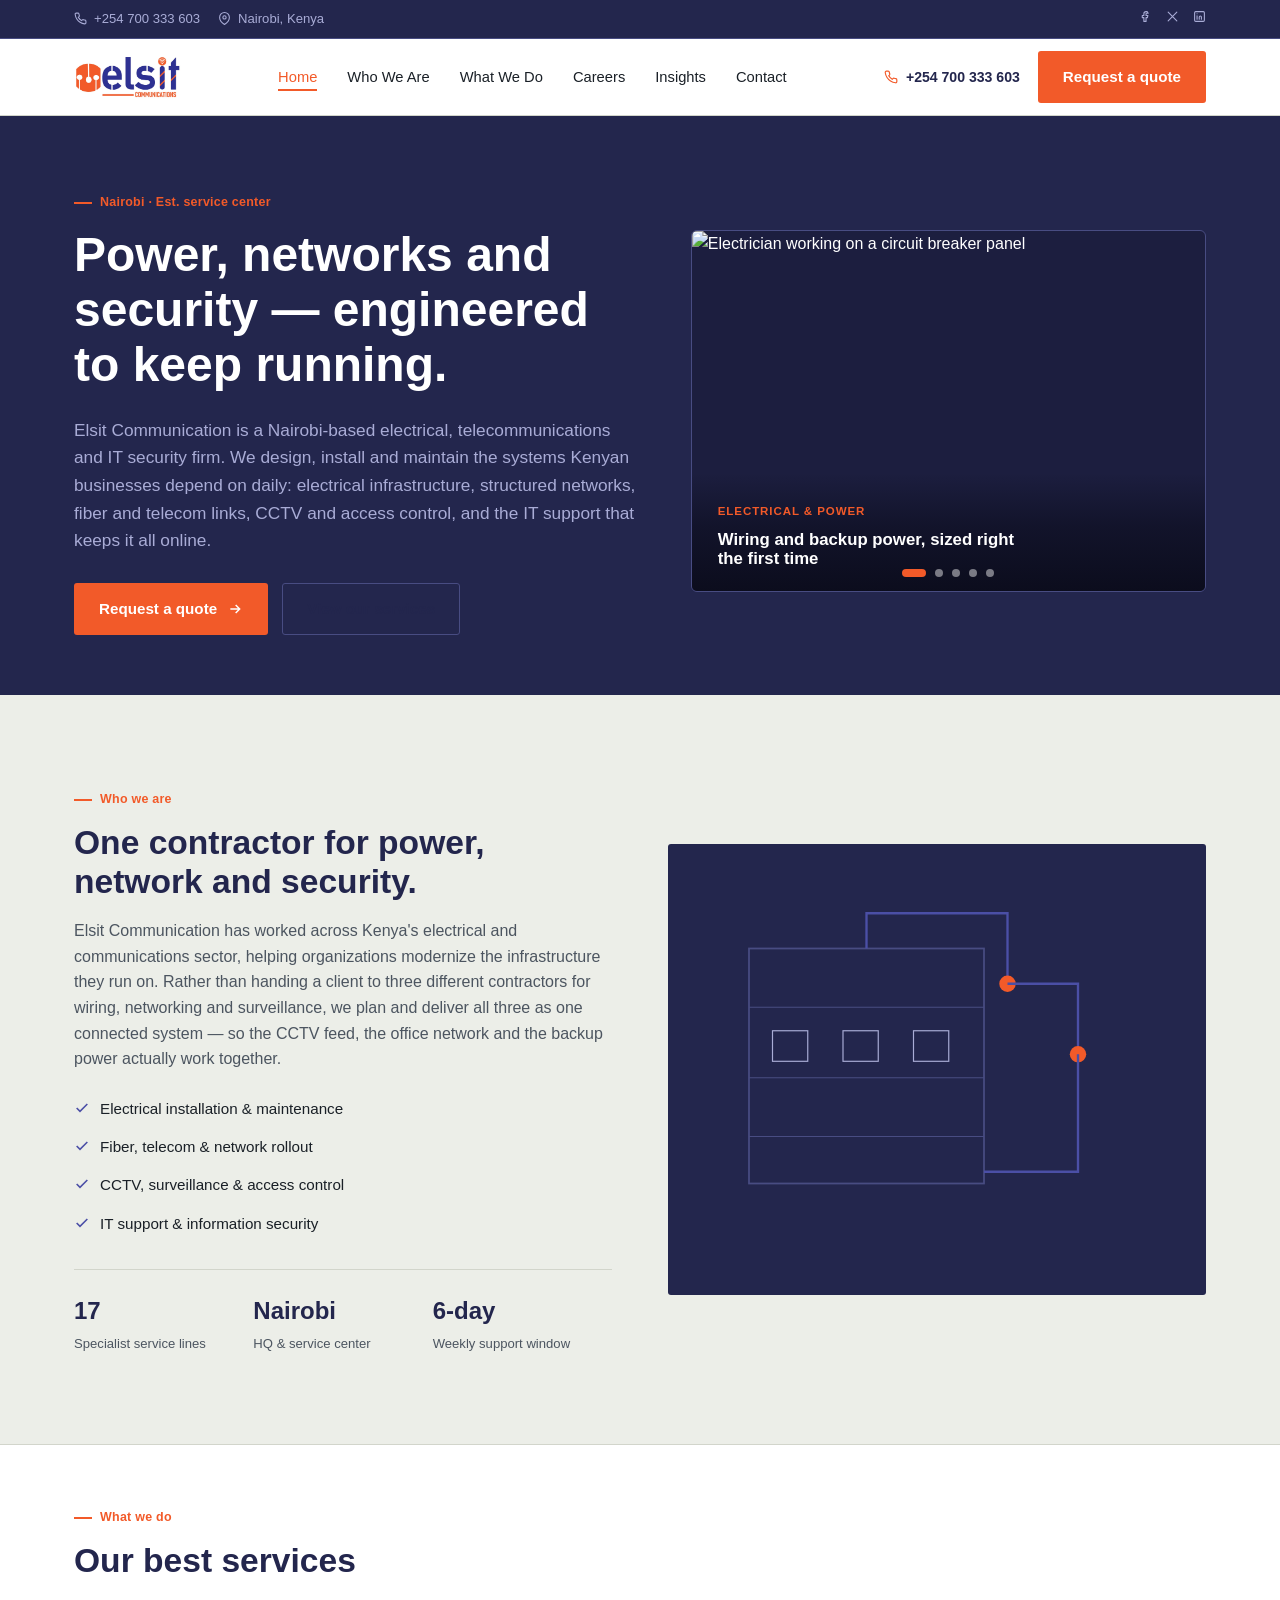
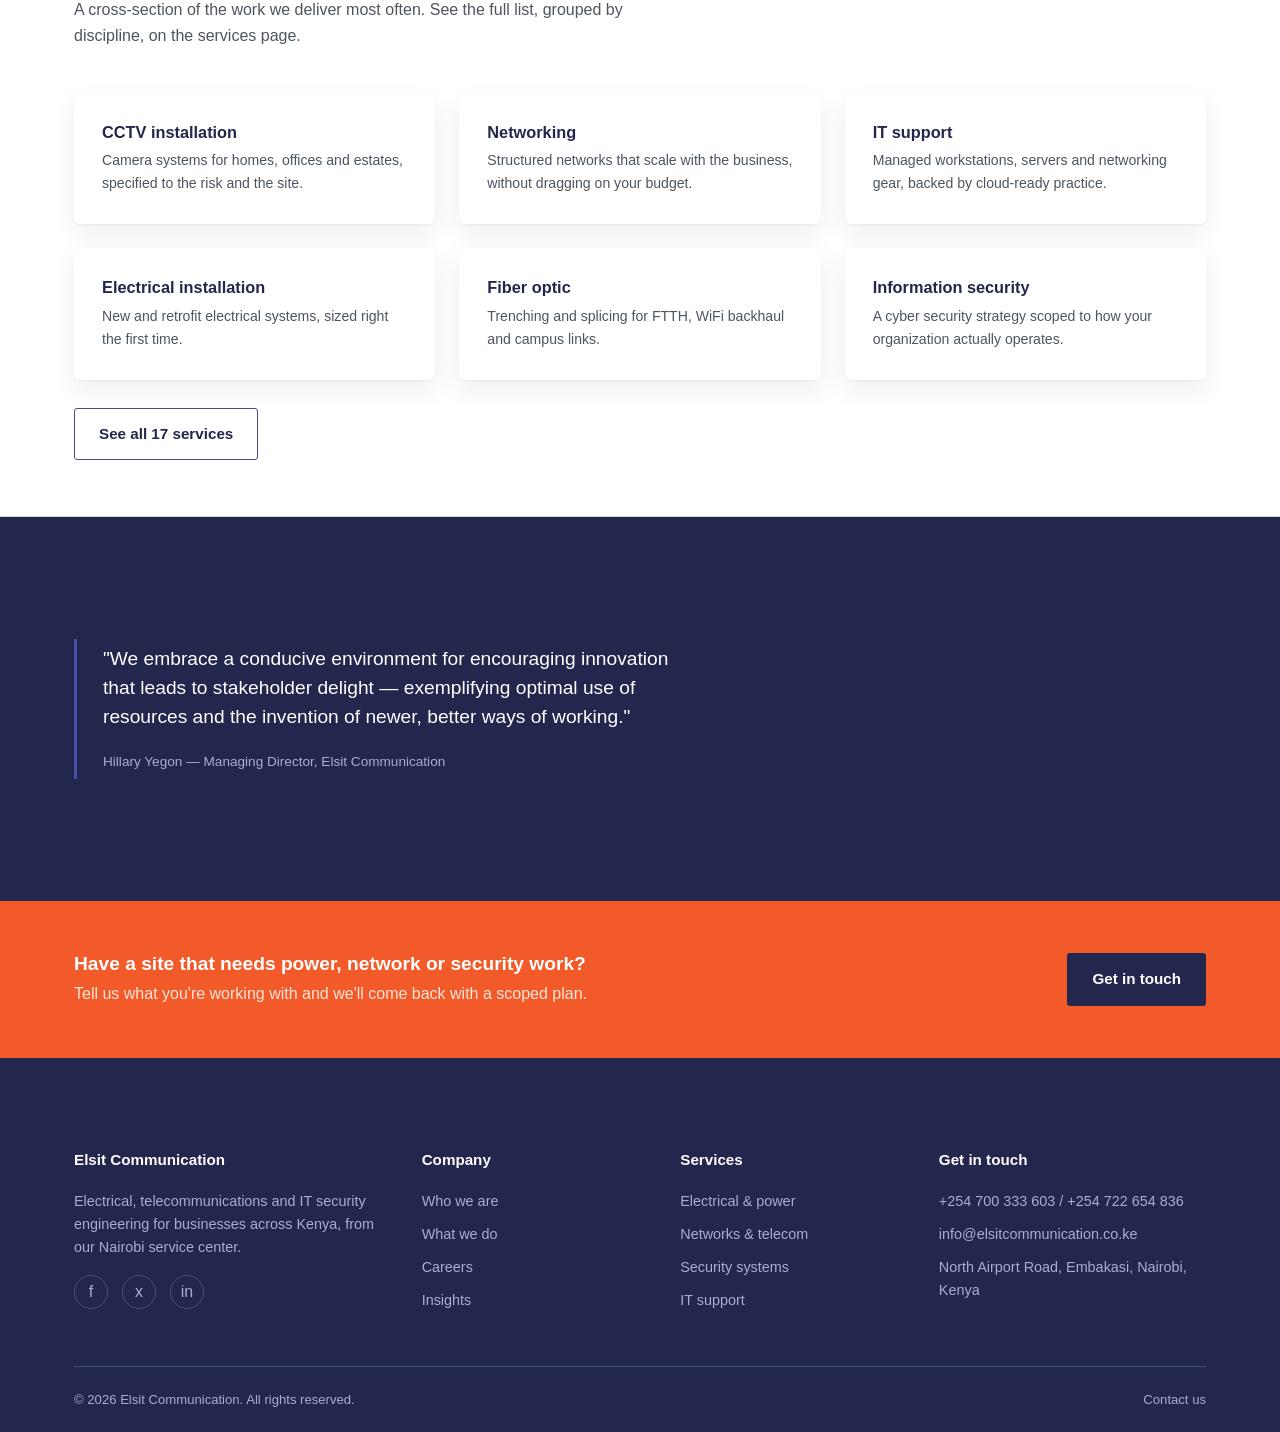
==== commit 7c09b3c2: "Update logo image source in index.html" ====
--- a/index.html
+++ b/index.html
@@ -33,7 +33,7 @@
 <nav class="site-nav">
   <div class="container">
     <a class="brand" href="index.html">
-      <img src="images/logo.jpg" alt="Elsit Communication" class="brand-logo">
+      <img src="logo.jpg" alt="Elsit Communication" class="brand-logo">
     </a>
     <ul class="nav-links">
       <li><a href="index.html" class="active">Home</a></li>
